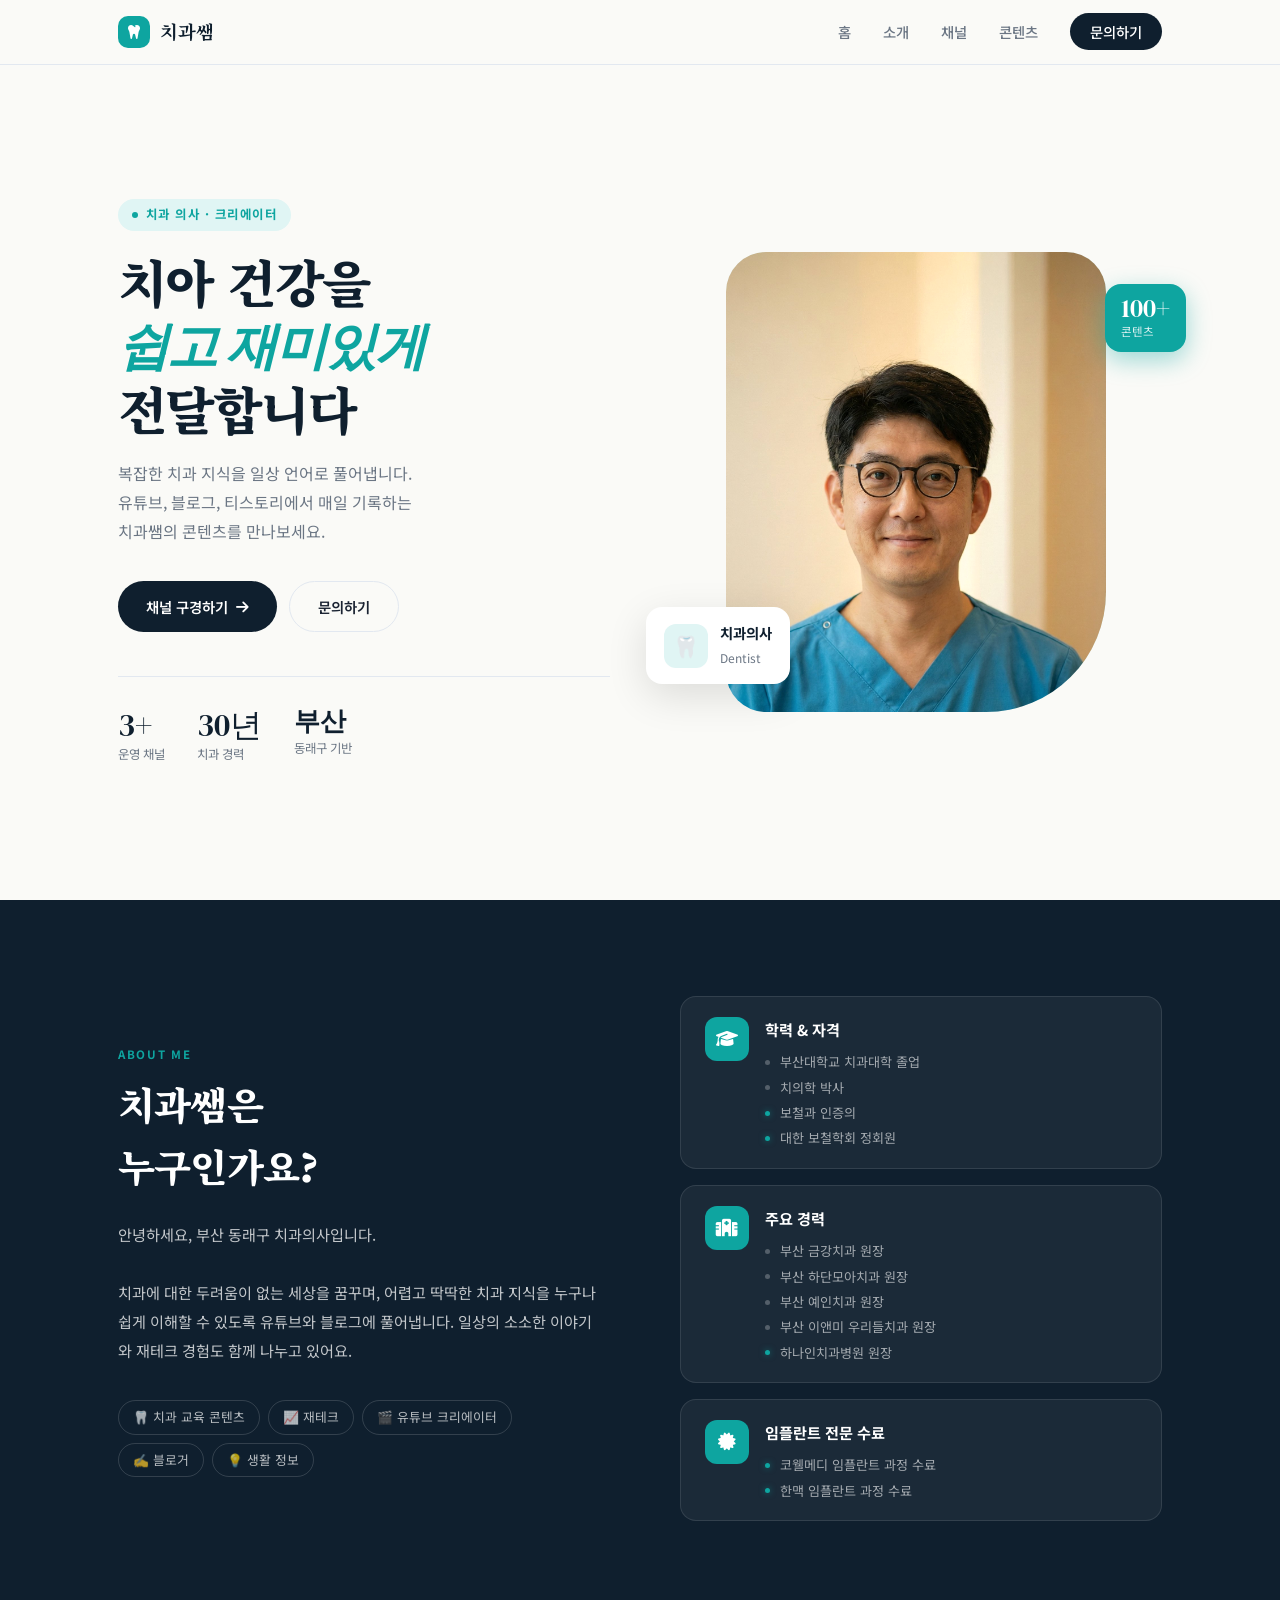
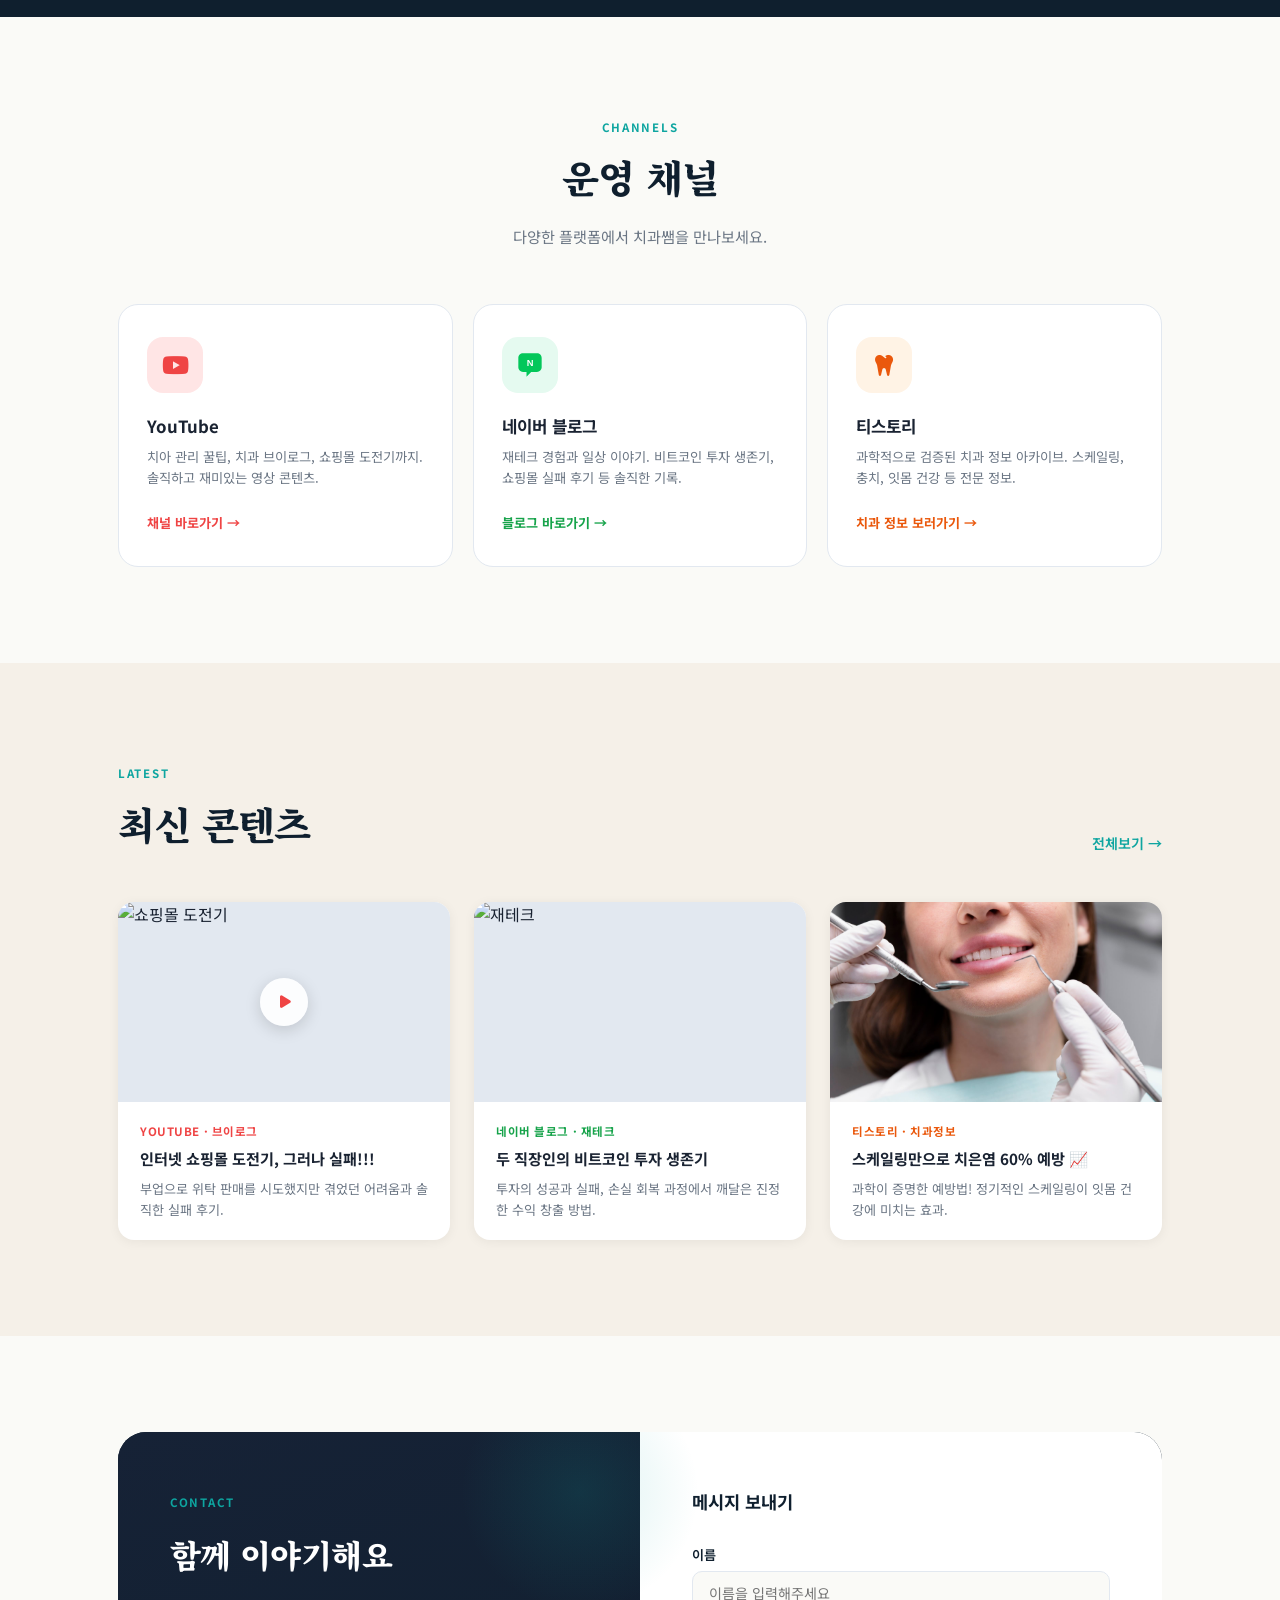
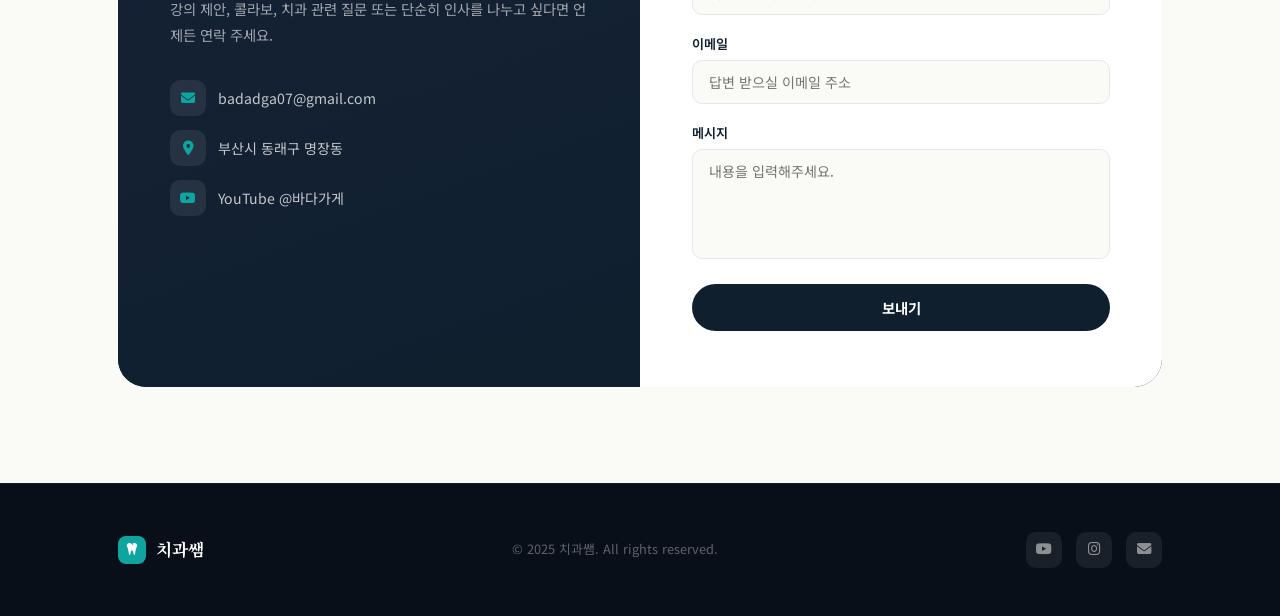
==== index.html @ d3e552f0 "Rename index (3).html to index.html" ====
<!DOCTYPE html>
<html lang="ko">
<head>
<meta charset="UTF-8">
<meta name="viewport" content="width=device-width, initial-scale=1.0">
<title>치과쌤 | Dentist · Creator</title>
<link href="https://fonts.googleapis.com/css2?family=Noto+Serif+KR:wght@400;600;700;900&family=Noto+Sans+KR:wght@300;400;500;700&family=DM+Serif+Display:ital@0;1&display=swap" rel="stylesheet">
<link rel="stylesheet" href="https://cdnjs.cloudflare.com/ajax/libs/font-awesome/6.4.0/css/all.min.css">
<style>
:root {
  --teal: #0ea5a0;
  --teal-dark: #0c7a76;
  --teal-light: #e0f5f4;
  --navy: #0f1f2e;
  --cream: #fafaf7;
  --warm: #f5f0e8;
  --text: #1a2332;
  --muted: #6b7684;
  --border: #e2e8f0;
}

*, *::before, *::after { box-sizing: border-box; margin: 0; padding: 0; }

html { scroll-behavior: smooth; }

body {
  font-family: 'Noto Sans KR', sans-serif;
  background: var(--cream);
  color: var(--text);
  line-height: 1.6;
  overflow-x: hidden;
}

/* ── NAV ── */
nav {
  position: fixed; top: 0; left: 0; right: 0; z-index: 100;
  background: rgba(250,250,247,0.92);
  backdrop-filter: blur(12px);
  border-bottom: 1px solid var(--border);
  transition: box-shadow 0.3s;
}
nav.scrolled { box-shadow: 0 4px 24px rgba(0,0,0,0.08); }
.nav-inner {
  max-width: 1100px; margin: 0 auto;
  padding: 0 28px;
  display: flex; align-items: center; justify-content: space-between;
  height: 64px;
}
.nav-logo {
  display: flex; align-items: center; gap: 10px;
  font-family: 'Noto Serif KR', serif;
  font-size: 1.15rem; font-weight: 700;
  color: var(--navy); text-decoration: none;
  cursor: pointer;
}
.nav-logo .tooth-icon {
  width: 32px; height: 32px; background: var(--teal);
  border-radius: 10px;
  display: flex; align-items: center; justify-content: center;
  color: white; font-size: 1rem;
}
.nav-links {
  display: flex; align-items: center; gap: 32px;
  list-style: none;
}
.nav-links a {
  font-size: 0.9rem; font-weight: 500;
  color: var(--muted); text-decoration: none;
  transition: color 0.2s;
}
.nav-links a:hover { color: var(--teal); }
.nav-cta {
  background: var(--navy) !important; color: white !important;
  padding: 8px 20px; border-radius: 100px;
  transition: background 0.2s !important;
}
.nav-cta:hover { background: var(--teal) !important; }
.hamburger { display: none; background: none; border: none; cursor: pointer; padding: 4px; }
.hamburger span { display: block; width: 22px; height: 2px; background: var(--navy); margin: 5px 0; border-radius: 2px; transition: 0.3s; }
.mobile-menu { display: none; background: white; border-top: 1px solid var(--border); padding: 12px 24px 20px; }
.mobile-menu a { display: block; padding: 10px 0; color: var(--text); text-decoration: none; font-weight: 500; border-bottom: 1px solid var(--border); }
.mobile-menu.open { display: block; }

/* ── HERO ── */
#home {
  padding-top: 64px;
  min-height: 100vh;
  display: grid;
  grid-template-columns: 1fr 1fr;
  align-items: center;
  max-width: 1100px; margin: 0 auto; padding-left: 28px; padding-right: 28px;
  padding-top: 64px;
  gap: 60px;
}
.hero-text { padding: 60px 0; }
.hero-eyebrow {
  display: inline-flex; align-items: center; gap: 8px;
  font-size: 0.78rem; font-weight: 700; letter-spacing: 0.12em;
  text-transform: uppercase; color: var(--teal);
  background: var(--teal-light);
  padding: 6px 14px; border-radius: 100px;
  margin-bottom: 20px;
}
.hero-eyebrow::before {
  content: ''; width: 6px; height: 6px; border-radius: 50%;
  background: var(--teal); animation: blink 2s infinite;
}
@keyframes blink { 0%, 100% { opacity: 1; } 50% { opacity: 0.3; } }

.hero-text h1 {
  font-family: 'Noto Serif KR', serif;
  font-size: clamp(2.2rem, 4vw, 3.4rem);
  font-weight: 900;
  line-height: 1.2;
  letter-spacing: -0.03em;
  color: var(--navy);
  margin-bottom: 20px;
}
.hero-text h1 em {
  font-style: italic;
  color: var(--teal);
  font-family: 'DM Serif Display', serif;
}
.hero-desc {
  font-size: 1rem; color: var(--muted); line-height: 1.8;
  margin-bottom: 36px; max-width: 440px;
}
.hero-btns {
  display: flex; gap: 12px; flex-wrap: wrap;
}
.btn-primary {
  padding: 13px 28px; border-radius: 100px;
  background: var(--navy); color: white;
  font-weight: 600; font-size: 0.9rem;
  text-decoration: none; transition: all 0.2s;
  display: inline-flex; align-items: center; gap: 8px;
}
.btn-primary:hover { background: var(--teal); transform: translateY(-2px); box-shadow: 0 8px 24px rgba(14,165,160,0.3); }
.btn-outline {
  padding: 13px 28px; border-radius: 100px;
  border: 1.5px solid var(--border);
  color: var(--text); font-weight: 600; font-size: 0.9rem;
  text-decoration: none; transition: all 0.2s;
}
.btn-outline:hover { border-color: var(--teal); color: var(--teal); }

.hero-stats {
  display: flex; gap: 32px; margin-top: 44px;
  padding-top: 32px; border-top: 1px solid var(--border);
}
.stat-item .num {
  font-family: 'DM Serif Display', serif;
  font-size: 2rem; color: var(--navy); line-height: 1;
}
.stat-item .label {
  font-size: 0.78rem; color: var(--muted); margin-top: 4px;
}

/* HERO IMAGE */
.hero-image {
  position: relative;
  display: flex; align-items: center; justify-content: center;
}
.hero-image-frame {
  position: relative;
  width: 380px; height: 460px;
}
.hero-image-bg {
  position: absolute; inset: 0;
  background: linear-gradient(135deg, var(--teal-light) 0%, #d0efee 100%);
  border-radius: 40px 40px 120px 40px;
}
.hero-image-frame img {
  position: relative; z-index: 1;
  width: 100%; height: 100%;
  object-fit: cover; object-position: top;
  border-radius: 40px 40px 120px 40px;
  filter: contrast(1.02) brightness(1.01);
}
.hero-badge {
  position: absolute; z-index: 2;
  bottom: 28px; left: -24px;
  background: white;
  border-radius: 16px;
  padding: 14px 18px;
  box-shadow: 0 12px 40px rgba(0,0,0,0.12);
  display: flex; align-items: center; gap: 12px;
}
.hero-badge .badge-icon {
  width: 44px; height: 44px;
  background: var(--teal-light);
  border-radius: 12px;
  display: flex; align-items: center; justify-content: center;
  font-size: 1.3rem;
}
.hero-badge .badge-text strong {
  display: block; font-size: 0.9rem; font-weight: 700; color: var(--navy);
}
.hero-badge .badge-text span {
  font-size: 0.75rem; color: var(--muted);
}
.hero-badge2 {
  position: absolute; z-index: 2;
  top: 32px; right: -24px;
  background: var(--teal);
  border-radius: 16px;
  padding: 12px 16px;
  color: white;
  box-shadow: 0 8px 24px rgba(14,165,160,0.4);
}
.hero-badge2 .b2-num {
  font-family: 'DM Serif Display', serif;
  font-size: 1.6rem; line-height: 1;
}
.hero-badge2 .b2-label { font-size: 0.72rem; opacity: 0.85; }

/* ── SECTION COMMON ── */
.section { padding: 96px 0; }
.section-inner { max-width: 1100px; margin: 0 auto; padding: 0 28px; }
.section-label {
  display: inline-block;
  font-size: 0.72rem; font-weight: 700; letter-spacing: 0.15em;
  text-transform: uppercase; color: var(--teal);
  margin-bottom: 10px;
}
.section-title {
  font-family: 'Noto Serif KR', serif;
  font-size: clamp(1.8rem, 3vw, 2.4rem);
  font-weight: 900; color: var(--navy);
  letter-spacing: -0.02em; margin-bottom: 16px;
}
.section-sub { color: var(--muted); font-size: 0.95rem; max-width: 500px; }

/* ── ABOUT ── */
#about { background: var(--navy); }
.about-grid {
  display: grid; grid-template-columns: 1fr 1fr;
  gap: 80px; align-items: center;
}
.about-text .section-label { color: var(--teal); }
.about-text .section-title { color: white; }
.about-text .section-sub { color: rgba(255,255,255,0.6); }
.about-desc {
  color: rgba(255,255,255,0.75);
  line-height: 1.9; margin: 24px 0 36px;
  font-size: 0.95rem;
}
.skill-tags { display: flex; flex-wrap: wrap; gap: 8px; }
.skill-tag {
  padding: 6px 14px;
  border: 1px solid rgba(255,255,255,0.15);
  border-radius: 100px;
  font-size: 0.8rem; color: rgba(255,255,255,0.7);
}
.about-cards { display: flex; flex-direction: column; gap: 16px; }
.about-card {
  background: rgba(255,255,255,0.05);
  border: 1px solid rgba(255,255,255,0.1);
  border-radius: 16px; padding: 20px 24px;
  display: flex; gap: 16px; align-items: flex-start;
}
.about-card .card-icon {
  width: 44px; height: 44px; border-radius: 12px;
  background: var(--teal); flex-shrink: 0;
  display: flex; align-items: center; justify-content: center;
  font-size: 1.1rem; color: white;
}
.about-card h4 { color: white; font-weight: 700; margin-bottom: 12px; font-size: 0.95rem; }
.about-card p { color: rgba(255,255,255,0.55); font-size: 0.83rem; line-height: 1.6; }
.cred-list { display: flex; flex-direction: column; gap: 7px; }
.cred-item {
  display: flex; align-items: center; gap: 10px;
  font-size: 0.82rem; color: rgba(255,255,255,0.6); line-height: 1.4;
}
.cred-dot {
  width: 5px; height: 5px; border-radius: 50%;
  background: rgba(255,255,255,0.25); flex-shrink: 0;
}
.cred-dot.accent {
  background: var(--teal);
  box-shadow: 0 0 6px rgba(14,165,160,0.6);
}

/* ── CHANNELS ── */
#channels { background: var(--cream); }
.channels-header { text-align: center; margin-bottom: 56px; }
.channels-header .section-sub { margin: 0 auto; }
.channel-grid { display: grid; grid-template-columns: repeat(3, 1fr); gap: 20px; }
.channel-card {
  border: 1.5px solid var(--border);
  border-radius: 20px; padding: 32px 28px;
  background: white;
  text-decoration: none; color: var(--text);
  transition: all 0.3s; position: relative; overflow: hidden;
  display: block;
}
.channel-card::before {
  content: ''; position: absolute; inset: 0;
  opacity: 0; transition: opacity 0.3s;
}
.channel-card.yt::before { background: linear-gradient(135deg, #ffe5e5 0%, #fff5f5 100%); }
.channel-card.naver::before { background: linear-gradient(135deg, #e5faf0 0%, #f0fff7 100%); }
.channel-card.tistory::before { background: linear-gradient(135deg, #fff3e5 0%, #fffaf5 100%); }
.channel-card:hover { transform: translateY(-6px); border-color: transparent; box-shadow: 0 20px 60px rgba(0,0,0,0.1); }
.channel-card:hover::before { opacity: 1; }
.channel-card > * { position: relative; z-index: 1; }
.channel-icon {
  width: 56px; height: 56px; border-radius: 16px;
  display: flex; align-items: center; justify-content: center;
  font-size: 1.5rem; margin-bottom: 20px;
}
.channel-card.yt .channel-icon { background: #ffe5e5; color: #ef4444; }
.channel-card.naver .channel-icon { background: #e5faf0; color: #16a34a; }
.channel-card.tistory .channel-icon { background: #fff3e5; color: #ea580c; }
.channel-card h3 { font-weight: 700; font-size: 1.05rem; margin-bottom: 6px; }
.channel-card p { font-size: 0.83rem; color: var(--muted); margin-bottom: 20px; line-height: 1.6; }
.channel-link {
  font-size: 0.82rem; font-weight: 700;
  display: inline-flex; align-items: center; gap: 6px;
}
.channel-card.yt .channel-link { color: #ef4444; }
.channel-card.naver .channel-link { color: #16a34a; }
.channel-card.tistory .channel-link { color: #ea580c; }

/* ── CONTENT ── */
#latest { background: var(--warm); }
.content-header {
  display: flex; align-items: flex-end; justify-content: space-between;
  margin-bottom: 48px;
}
.content-grid { display: grid; grid-template-columns: repeat(3, 1fr); gap: 24px; }
.content-card {
  background: white; border-radius: 16px;
  overflow: hidden; text-decoration: none; color: var(--text);
  transition: all 0.3s; display: block;
  box-shadow: 0 2px 12px rgba(0,0,0,0.06);
}
.content-card:hover { transform: translateY(-6px); box-shadow: 0 20px 48px rgba(0,0,0,0.12); }
.content-thumb { position: relative; height: 200px; overflow: hidden; background: #e2e8f0; }
.content-thumb img { width: 100%; height: 100%; object-fit: cover; transition: transform 0.5s; }
.content-card:hover .content-thumb img { transform: scale(1.06); }
.play-btn {
  position: absolute; inset: 0;
  display: flex; align-items: center; justify-content: center;
}
.play-btn span {
  width: 48px; height: 48px; border-radius: 50%;
  background: rgba(255,255,255,0.9); backdrop-filter: blur(4px);
  display: flex; align-items: center; justify-content: center;
  color: #ef4444; font-size: 0.9rem; padding-left: 3px;
  box-shadow: 0 4px 16px rgba(0,0,0,0.15);
  transition: transform 0.2s;
}
.content-card:hover .play-btn span { transform: scale(1.1); }
.content-body { padding: 20px 22px; }
.content-tag {
  font-size: 0.72rem; font-weight: 700;
  letter-spacing: 0.05em; text-transform: uppercase;
  margin-bottom: 8px; display: block;
}
.content-body h4 {
  font-weight: 700; font-size: 0.95rem;
  margin-bottom: 8px; line-height: 1.4;
  display: -webkit-box; -webkit-line-clamp: 2;
  -webkit-box-orient: vertical; overflow: hidden;
}
.content-body p {
  font-size: 0.82rem; color: var(--muted); line-height: 1.6;
  display: -webkit-box; -webkit-line-clamp: 2;
  -webkit-box-orient: vertical; overflow: hidden;
}

/* ── CONTACT ── */
#contact { background: var(--cream); }
.contact-inner {
  background: var(--navy);
  border-radius: 28px; overflow: hidden;
  display: grid; grid-template-columns: 1fr 1fr;
}
.contact-left {
  padding: 56px 52px;
  background: linear-gradient(160deg, #162236 0%, var(--navy) 100%);
  position: relative;
}
.contact-left::after {
  content: '';
  position: absolute; top: -60px; right: -60px;
  width: 240px; height: 240px;
  background: radial-gradient(circle, rgba(14,165,160,0.15) 0%, transparent 70%);
  pointer-events: none;
}
.contact-left .section-label { color: var(--teal); }
.contact-left h2 {
  font-family: 'Noto Serif KR', serif;
  font-size: 2rem; font-weight: 900;
  color: white; margin: 8px 0 16px;
  letter-spacing: -0.02em;
}
.contact-left p { color: rgba(255,255,255,0.6); font-size: 0.9rem; line-height: 1.8; margin-bottom: 32px; }
.contact-info { display: flex; flex-direction: column; gap: 14px; }
.contact-info-item {
  display: flex; align-items: center; gap: 12px;
  color: rgba(255,255,255,0.75); font-size: 0.88rem;
}
.contact-info-item .ci-icon {
  width: 36px; height: 36px; border-radius: 10px;
  background: rgba(255,255,255,0.08);
  display: flex; align-items: center; justify-content: center;
  color: var(--teal); flex-shrink: 0;
}
.contact-right { background: white; padding: 56px 52px; }
.contact-right h3 { font-weight: 700; font-size: 1.1rem; margin-bottom: 28px; color: var(--navy); }
.form-group { margin-bottom: 18px; }
.form-group label {
  display: block; font-size: 0.82rem; font-weight: 600;
  color: var(--navy); margin-bottom: 6px;
}
.form-group input,
.form-group textarea {
  width: 100%; padding: 11px 16px;
  border: 1.5px solid var(--border);
  border-radius: 10px; font-size: 0.88rem;
  font-family: inherit; color: var(--text);
  background: var(--cream);
  transition: border-color 0.2s;
  outline: none;
}
.form-group input:focus,
.form-group textarea:focus { border-color: var(--teal); background: white; }
.form-group textarea { resize: none; height: 110px; }
.btn-submit {
  width: 100%; padding: 13px;
  background: var(--navy); color: white;
  border: none; border-radius: 100px;
  font-size: 0.9rem; font-weight: 700;
  cursor: pointer; transition: all 0.2s;
  font-family: inherit;
}
.btn-submit:hover { background: var(--teal); }
.success-msg {
  display: none; text-align: center; padding: 12px;
  background: #f0fdf4; color: #16a34a;
  font-size: 0.85rem; font-weight: 600;
  border-radius: 8px; margin-top: 12px;
}
.success-msg.visible { display: block; }

/* ── FOOTER ── */
footer {
  background: #080f18; padding: 48px 0;
  border-top: 1px solid rgba(255,255,255,0.06);
}
.footer-inner {
  max-width: 1100px; margin: 0 auto; padding: 0 28px;
  display: flex; align-items: center; justify-content: space-between;
  gap: 24px; flex-wrap: wrap;
}
.footer-brand {
  font-family: 'Noto Serif KR', serif;
  font-size: 1.05rem; font-weight: 700; color: white;
  display: flex; align-items: center; gap: 10px;
}
.footer-brand .tooth-icon {
  width: 28px; height: 28px; background: var(--teal);
  border-radius: 8px; display: flex; align-items: center; justify-content: center;
  font-size: 0.85rem; color: white;
}
.footer-copy {
  font-size: 0.8rem; color: rgba(255,255,255,0.35);
}
.footer-socials { display: flex; gap: 14px; }
.footer-socials a {
  width: 36px; height: 36px; border-radius: 10px;
  background: rgba(255,255,255,0.07);
  display: flex; align-items: center; justify-content: center;
  color: rgba(255,255,255,0.5); text-decoration: none;
  transition: all 0.2s; font-size: 0.9rem;
}
.footer-socials a:hover { background: var(--teal); color: white; }

/* ── RESPONSIVE ── */
@media (max-width: 768px) {
  #home {
    grid-template-columns: 1fr;
    gap: 40px; padding-top: 80px;
    text-align: center;
  }
  .hero-desc { max-width: 100%; }
  .hero-btns { justify-content: center; }
  .hero-stats { justify-content: center; }
  .hero-image { order: -1; }
  .hero-image-frame { width: 280px; height: 340px; }
  .hero-badge { display: none; }
  .hero-badge2 { display: none; }
  .about-grid { grid-template-columns: 1fr; gap: 40px; }
  .channel-grid { grid-template-columns: 1fr; }
  .content-grid { grid-template-columns: 1fr; }
  .content-header { flex-direction: column; align-items: flex-start; gap: 12px; }
  .contact-inner { grid-template-columns: 1fr; }
  .contact-left, .contact-right { padding: 40px 32px; }
  .nav-links { display: none; }
  .hamburger { display: block; }
  .footer-inner { justify-content: center; text-align: center; flex-direction: column; }
}
</style>
</head>
<body>

<!-- NAV -->
<nav id="navbar">
  <div class="nav-inner">
    <a class="nav-logo" onclick="window.scrollTo(0,0)" href="#">
      <div class="tooth-icon"><i class="fa-solid fa-tooth"></i></div>
      치과쌤
    </a>
    <ul class="nav-links">
      <li><a href="#home">홈</a></li>
      <li><a href="#about">소개</a></li>
      <li><a href="#channels">채널</a></li>
      <li><a href="#latest">콘텐츠</a></li>
      <li><a href="#contact" class="nav-cta">문의하기</a></li>
    </ul>
    <button class="hamburger" id="hamburger" aria-label="메뉴">
      <span></span><span></span><span></span>
    </button>
  </div>
  <div class="mobile-menu" id="mobileMenu">
    <a href="#home">홈</a>
    <a href="#about">소개</a>
    <a href="#channels">채널</a>
    <a href="#latest">콘텐츠</a>
    <a href="#contact">문의하기</a>
  </div>
</nav>

<!-- HERO -->
<section id="home">
  <div class="hero-text">
    <div class="hero-eyebrow">치과 의사 · 크리에이터</div>
    <h1>치아 건강을<br><em>쉽고 재미있게</em><br>전달합니다</h1>
    <p class="hero-desc">
      복잡한 치과 지식을 일상 언어로 풀어냅니다.<br>
      유튜브, 블로그, 티스토리에서 매일 기록하는<br>
      치과쌤의 콘텐츠를 만나보세요.
    </p>
    <div class="hero-btns">
      <a href="#channels" class="btn-primary">
        채널 구경하기 <i class="fa-solid fa-arrow-right"></i>
      </a>
      <a href="#contact" class="btn-outline">문의하기</a>
    </div>
    <div class="hero-stats">
      <div class="stat-item">
        <div class="num">3+</div>
        <div class="label">운영 채널</div>
      </div>
      <div class="stat-item">
        <div class="num">30년</div>
        <div class="label">치과 경력</div>
      </div>
      <div class="stat-item">
        <div class="num" style="font-size:1.6rem; font-weight:900">부산</div>
        <div class="label">동래구 기반</div>
      </div>
    </div>
  </div>

  <div class="hero-image">
    <div class="hero-image-frame">
      <div class="hero-image-bg"></div>
      <img src="[data-uri]" alt="치과쌤 프로필">
    </div>
    <div class="hero-badge">
      <div class="badge-icon">🦷</div>
      <div class="badge-text">
        <strong>치과의사</strong>
        <span>Dentist</span>
      </div>
    </div>
    <div class="hero-badge2">
      <div class="b2-num">100+</div>
      <div class="b2-label">콘텐츠</div>
    </div>
  </div>
</section>

<!-- ABOUT -->
<section id="about" class="section">
  <div class="section-inner">
    <div class="about-grid">
      <div class="about-text">
        <span class="section-label">About Me</span>
        <h2 class="section-title" style="color:white">치과쌤은<br>누구인가요?</h2>
        <p class="about-desc">
          안녕하세요, 부산 동래구 치과의사입니다.<br><br>
          치과에 대한 두려움이 없는 세상을 꿈꾸며, 어렵고 딱딱한 치과 지식을
          누구나 쉽게 이해할 수 있도록 유튜브와 블로그에 풀어냅니다.
          일상의 소소한 이야기와 재테크 경험도 함께 나누고 있어요.
        </p>
        <div class="skill-tags">
          <span class="skill-tag">🦷 치과 교육 콘텐츠</span>
          <span class="skill-tag">📈 재테크</span>
          <span class="skill-tag">🎬 유튜브 크리에이터</span>
          <span class="skill-tag">✍️ 블로거</span>
          <span class="skill-tag">💡 생활 정보</span>
        </div>
      </div>
      <div class="about-cards">

        <!-- 학력 & 자격 -->
        <div class="about-card">
          <div class="card-icon"><i class="fa-solid fa-graduation-cap"></i></div>
          <div style="flex:1">
            <h4>학력 &amp; 자격</h4>
            <div class="cred-list">
              <div class="cred-item">
                <span class="cred-dot"></span>
                <span>부산대학교 치과대학 졸업</span>
              </div>
              <div class="cred-item">
                <span class="cred-dot"></span>
                <span>치의학 박사</span>
              </div>
              <div class="cred-item">
                <span class="cred-dot accent"></span>
                <span>보철과 인증의</span>
              </div>
              <div class="cred-item">
                <span class="cred-dot accent"></span>
                <span>대한 보철학회 정회원</span>
              </div>
            </div>
          </div>
        </div>

        <!-- 경력 -->
        <div class="about-card">
          <div class="card-icon"><i class="fa-solid fa-hospital"></i></div>
          <div style="flex:1">
            <h4>주요 경력</h4>
            <div class="cred-list">
              <div class="cred-item">
                <span class="cred-dot"></span>
                <span>부산 금강치과 원장</span>
              </div>
              <div class="cred-item">
                <span class="cred-dot"></span>
                <span>부산 하단모아치과 원장</span>
              </div>
              <div class="cred-item">
                <span class="cred-dot"></span>
                <span>부산 예인치과 원장</span>
              </div>
              <div class="cred-item">
                <span class="cred-dot"></span>
                <span>부산 이앤미 우리들치과 원장</span>
              </div>
              <div class="cred-item">
                <span class="cred-dot accent"></span>
                <span>하나인치과병원 원장</span>
              </div>
            </div>
          </div>
        </div>

        <!-- 수료 -->
        <div class="about-card">
          <div class="card-icon"><i class="fa-solid fa-certificate"></i></div>
          <div style="flex:1">
            <h4>임플란트 전문 수료</h4>
            <div class="cred-list">
              <div class="cred-item">
                <span class="cred-dot accent"></span>
                <span>코웰메디 임플란트 과정 수료</span>
              </div>
              <div class="cred-item">
                <span class="cred-dot accent"></span>
                <span>한맥 임플란트 과정 수료</span>
              </div>
            </div>
          </div>
        </div>

      </div>
    </div>
  </div>
</section>

<!-- CHANNELS -->
<section id="channels" class="section">
  <div class="section-inner">
    <div class="channels-header">
      <span class="section-label">Channels</span>
      <h2 class="section-title">운영 채널</h2>
      <p class="section-sub">다양한 플랫폼에서 치과쌤을 만나보세요.</p>
    </div>
    <div class="channel-grid">
      <a href="https://www.youtube.com/@바다가게" target="_blank" class="channel-card yt">
        <div class="channel-icon"><i class="fa-brands fa-youtube"></i></div>
        <h3>YouTube</h3>
        <p>치아 관리 꿀팁, 치과 브이로그, 쇼핑몰 도전기까지. 솔직하고 재미있는 영상 콘텐츠.</p>
        <span class="channel-link">채널 바로가기 →</span>
      </a>
      <a href="https://blog.naver.com/pjhtntn" target="_blank" class="channel-card naver">
        <div class="channel-icon">
          <svg viewBox="0 0 24 24" width="28" height="28" fill="#03c75a"><path d="M2 6C2 3.79086 3.79086 2 6 2H18C20.2091 2 22 3.79086 22 6V14C22 16.2091 20.2091 18 18 18H13L9 22V18H6C3.79086 18 2 16.2091 2 14V6Z"/><text x="12" y="13" font-family="sans-serif" font-weight="900" font-size="8" fill="white" text-anchor="middle">N</text></svg>
        </div>
        <h3>네이버 블로그</h3>
        <p>재테크 경험과 일상 이야기. 비트코인 투자 생존기, 쇼핑몰 실패 후기 등 솔직한 기록.</p>
        <span class="channel-link">블로그 바로가기 →</span>
      </a>
      <a href="https://badadga.tistory.com/" target="_blank" class="channel-card tistory">
        <div class="channel-icon"><i class="fa-solid fa-tooth"></i></div>
        <h3>티스토리</h3>
        <p>과학적으로 검증된 치과 정보 아카이브. 스케일링, 충치, 잇몸 건강 등 전문 정보.</p>
        <span class="channel-link">치과 정보 보러가기 →</span>
      </a>
    </div>
  </div>
</section>

<!-- CONTENT -->
<section id="latest" class="section">
  <div class="section-inner">
    <div class="content-header">
      <div>
        <span class="section-label">Latest</span>
        <h2 class="section-title" style="margin-bottom:0">최신 콘텐츠</h2>
      </div>
      <a href="#" style="font-size:0.88rem; font-weight:600; color:var(--teal); text-decoration:none;">전체보기 →</a>
    </div>
    <div class="content-grid">
      <!-- YouTube -->
      <a href="https://www.youtube.com/watch?v=QQlZpklc4n0" target="_blank" class="content-card">
        <div class="content-thumb">
          <img src="https://img.youtube.com/vi/QQlZpklc4n0/maxresdefault.jpg" alt="쇼핑몰 도전기">
          <div class="play-btn"><span><i class="fa-solid fa-play"></i></span></div>
        </div>
        <div class="content-body">
          <span class="content-tag" style="color:#ef4444">YouTube · 브이로그</span>
          <h4>인터넷 쇼핑몰 도전기, 그러나 실패!!!</h4>
          <p>부업으로 위탁 판매를 시도했지만 겪었던 어려움과 솔직한 실패 후기.</p>
        </div>
      </a>
      <!-- Naver -->
      <a href="https://blog.naver.com/pjhtntn/223624274315" target="_blank" class="content-card">
        <div class="content-thumb">
          <img src="https://images.unsplash.com/photo-1579621970563-ebec7560ff3e?auto=format&fit=crop&w=600&q=70" alt="재테크">
        </div>
        <div class="content-body">
          <span class="content-tag" style="color:#16a34a">네이버 블로그 · 재테크</span>
          <h4>두 직장인의 비트코인 투자 생존기</h4>
          <p>투자의 성공과 실패, 손실 회복 과정에서 깨달은 진정한 수익 창출 방법.</p>
        </div>
      </a>
      <!-- Tistory with real image -->
      <a href="https://badadga.tistory.com/entry/스케일링만으로-치은염-60-예방" target="_blank" class="content-card">
        <div class="content-thumb">
          <img src="[data-uri]" alt="스케일링">
        </div>
        <div class="content-body">
          <span class="content-tag" style="color:#ea580c">티스토리 · 치과정보</span>
          <h4>스케일링만으로 치은염 60% 예방 📈</h4>
          <p>과학이 증명한 예방법! 정기적인 스케일링이 잇몸 건강에 미치는 효과.</p>
        </div>
      </a>
    </div>
  </div>
</section>

<!-- CONTACT -->
<section id="contact" class="section">
  <div class="section-inner">
    <div class="contact-inner">
      <div class="contact-left">
        <span class="section-label">Contact</span>
        <h2>함께 이야기해요</h2>
        <p>강의 제안, 콜라보, 치과 관련 질문 또는 단순히 인사를 나누고 싶다면 언제든 연락 주세요.</p>
        <div class="contact-info">
          <div class="contact-info-item">
            <div class="ci-icon"><i class="fa-solid fa-envelope"></i></div>
            <span>badadga07@gmail.com</span>
          </div>
          <div class="contact-info-item">
            <div class="ci-icon"><i class="fa-solid fa-location-dot"></i></div>
            <span>부산시 동래구 명장동</span>
          </div>
          <div class="contact-info-item">
            <div class="ci-icon"><i class="fa-brands fa-youtube"></i></div>
            <a href="https://www.youtube.com/@%EB%B0%94%EB%8B%A4%EA%B0%80%EA%B2%8C" target="_blank" style="color:rgba(255,255,255,0.75); text-decoration:none;">YouTube @바다가게</a>
          </div>
        </div>
      </div>
      <div class="contact-right">
        <h3>메시지 보내기</h3>
        <form id="contactForm">
          <div class="form-group">
            <label>이름</label>
            <input type="text" placeholder="이름을 입력해주세요">
          </div>
          <div class="form-group">
            <label>이메일</label>
            <input type="email" placeholder="답변 받으실 이메일 주소" required>
          </div>
          <div class="form-group">
            <label>메시지</label>
            <textarea placeholder="내용을 입력해주세요." required></textarea>
          </div>
          <button type="submit" class="btn-submit">보내기</button>
          <div class="success-msg" id="successMsg">✓ 메시지가 전달되었습니다!</div>
        </form>
      </div>
    </div>
  </div>
</section>

<!-- FOOTER -->
<footer>
  <div class="footer-inner">
    <div class="footer-brand">
      <div class="tooth-icon"><i class="fa-solid fa-tooth"></i></div>
      치과쌤
    </div>
    <div class="footer-copy">© 2025 치과쌤. All rights reserved.</div>
    <div class="footer-socials">
      <a href="https://www.youtube.com/@%EB%B0%94%EB%8B%A4%EA%B0%80%EA%B2%8C" target="_blank"><i class="fa-brands fa-youtube"></i></a>
      <a href="#"><i class="fa-brands fa-instagram"></i></a>
      <a href="mailto:badadga07@gmail.com"><i class="fa-solid fa-envelope"></i></a>
    </div>
  </div>
</footer>

<script data-cfasync="false" src="/cdn-cgi/scripts/5c5dd728/cloudflare-static/email-decode.min.js"></script><script>
// Nav scroll
const navbar = document.getElementById('navbar');
window.addEventListener('scroll', () => {
  navbar.classList.toggle('scrolled', window.scrollY > 10);
});

// Hamburger
const hamburger = document.getElementById('hamburger');
const mobileMenu = document.getElementById('mobileMenu');
hamburger.addEventListener('click', () => {
  mobileMenu.classList.toggle('open');
});
mobileMenu.querySelectorAll('a').forEach(a => {
  a.addEventListener('click', () => mob
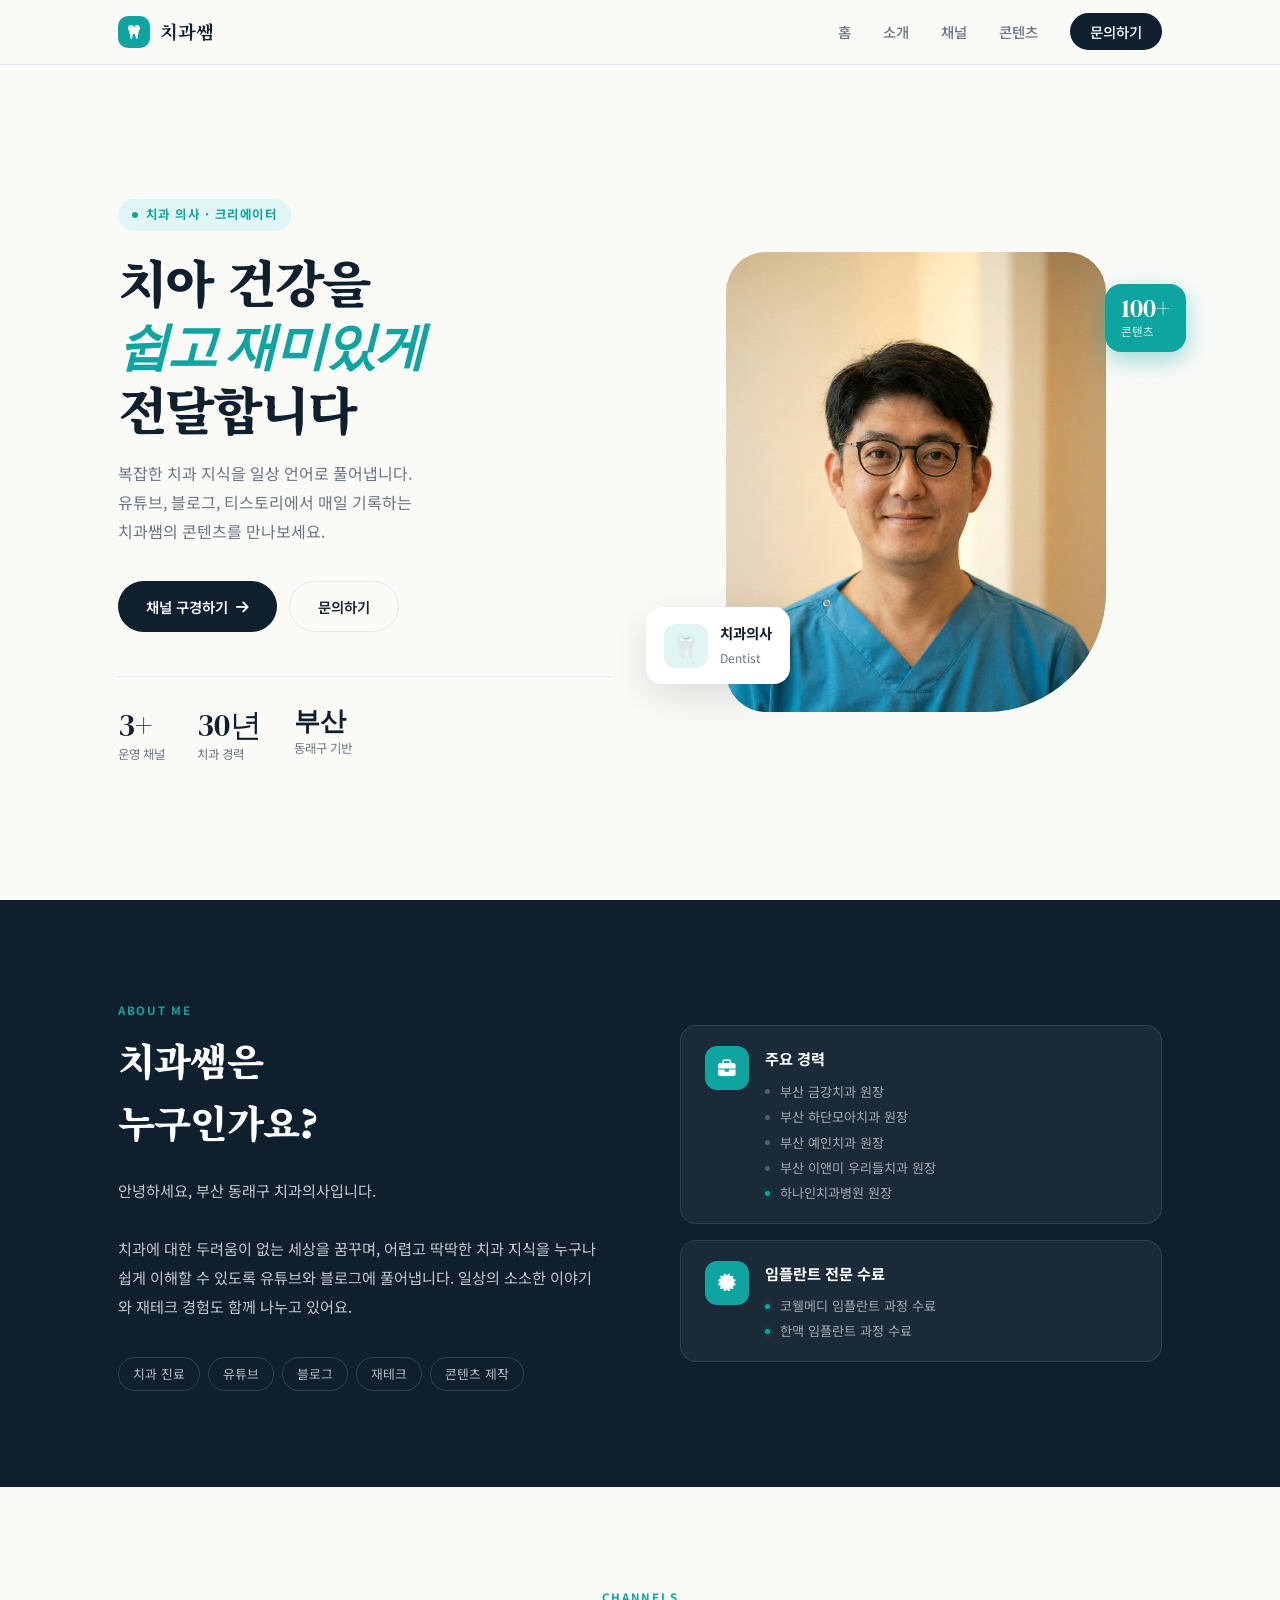
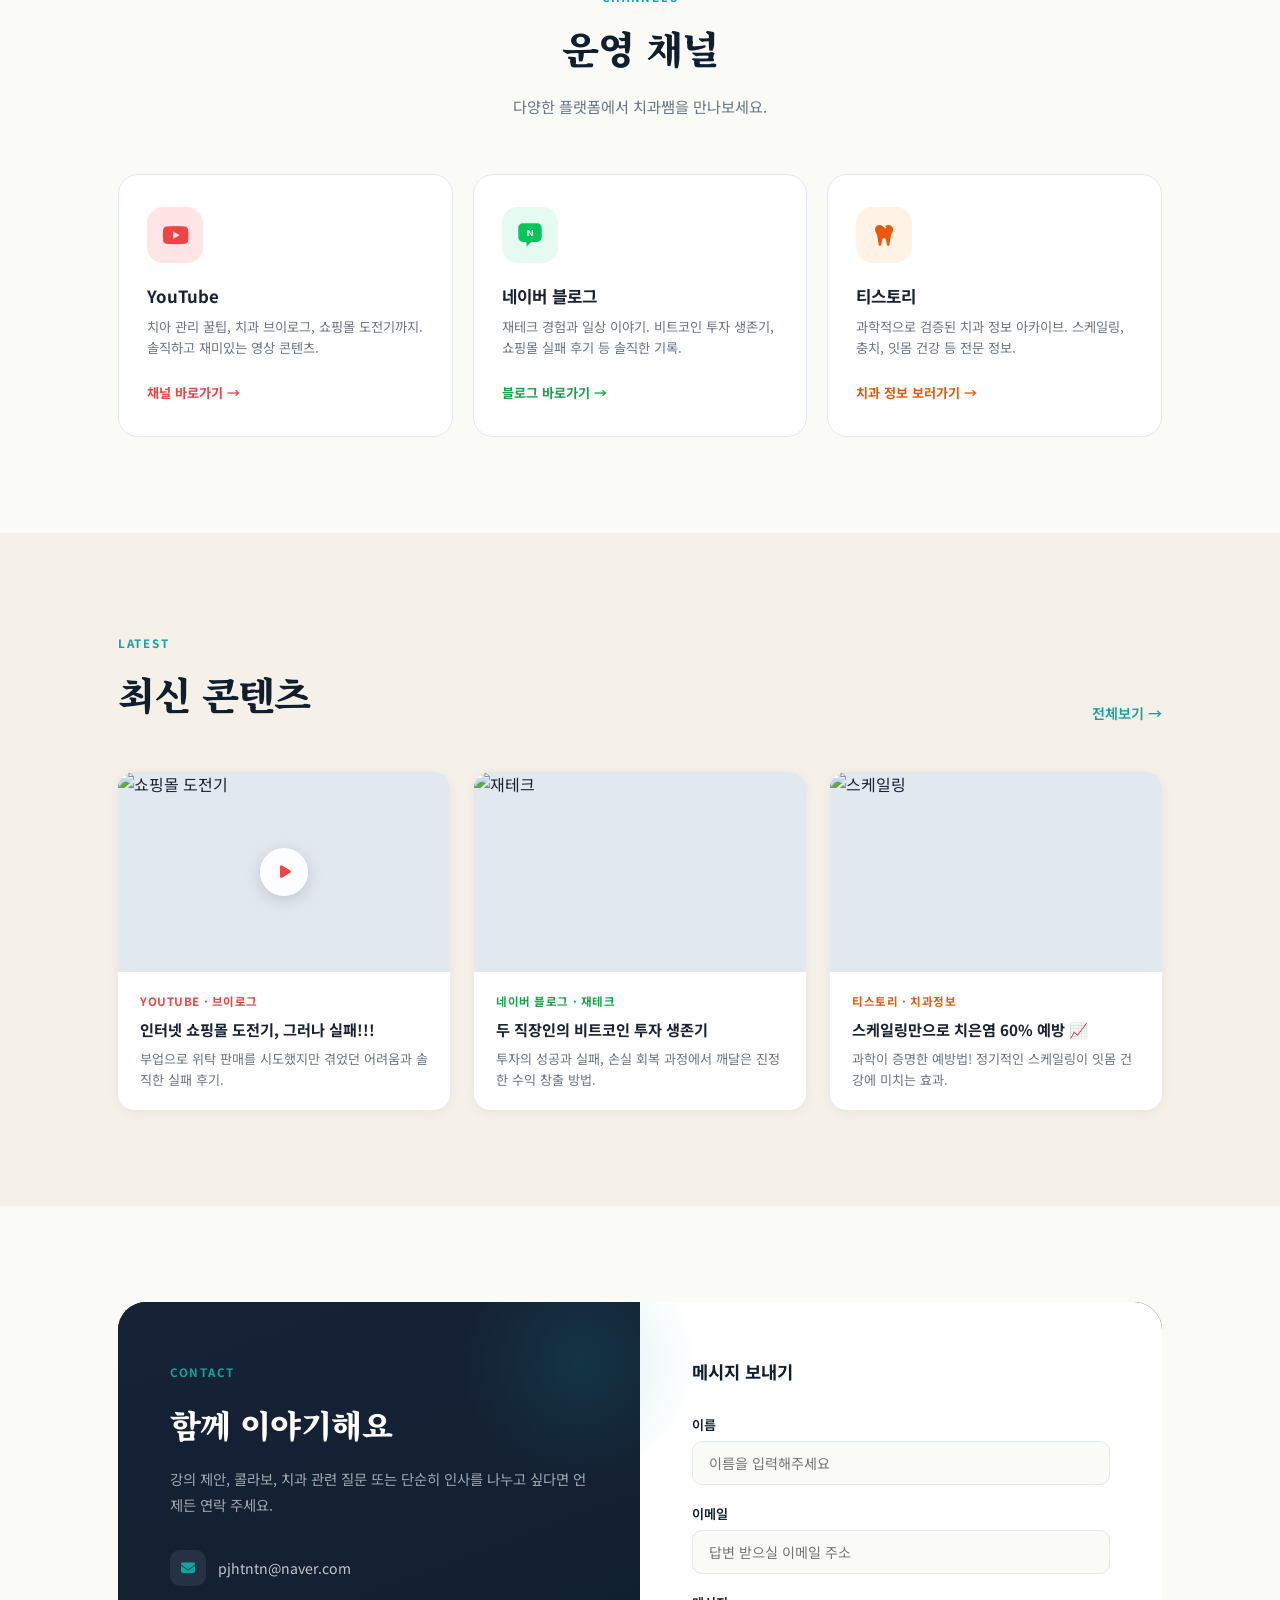
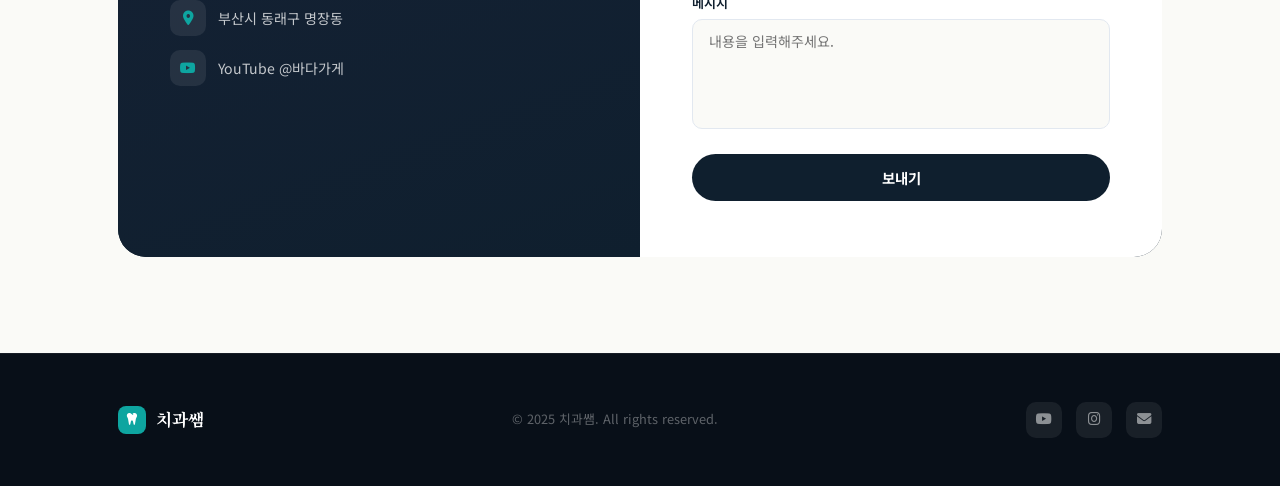
==== commit 8236ff89: "Add files via upload" ====
--- a/index.html
+++ b/index.html
@@ -6,510 +6,14 @@
 <title>치과쌤 | Dentist · Creator</title>
 <link href="https://fonts.googleapis.com/css2?family=Noto+Serif+KR:wght@400;600;700;900&family=Noto+Sans+KR:wght@300;400;500;700&family=DM+Serif+Display:ital@0;1&display=swap" rel="stylesheet">
 <link rel="stylesheet" href="https://cdnjs.cloudflare.com/ajax/libs/font-awesome/6.4.0/css/all.min.css">
-<style>
-:root {
-  --teal: #0ea5a0;
-  --teal-dark: #0c7a76;
-  --teal-light: #e0f5f4;
-  --navy: #0f1f2e;
-  --cream: #fafaf7;
-  --warm: #f5f0e8;
-  --text: #1a2332;
-  --muted: #6b7684;
-  --border: #e2e8f0;
-}
-
-*, *::before, *::after { box-sizing: border-box; margin: 0; padding: 0; }
-
-html { scroll-behavior: smooth; }
-
-body {
-  font-family: 'Noto Sans KR', sans-serif;
-  background: var(--cream);
-  color: var(--text);
-  line-height: 1.6;
-  overflow-x: hidden;
-}
-
-/* ── NAV ── */
-nav {
-  position: fixed; top: 0; left: 0; right: 0; z-index: 100;
-  background: rgba(250,250,247,0.92);
-  backdrop-filter: blur(12px);
-  border-bottom: 1px solid var(--border);
-  transition: box-shadow 0.3s;
-}
-nav.scrolled { box-shadow: 0 4px 24px rgba(0,0,0,0.08); }
-.nav-inner {
-  max-width: 1100px; margin: 0 auto;
-  padding: 0 28px;
-  display: flex; align-items: center; justify-content: space-between;
-  height: 64px;
-}
-.nav-logo {
-  display: flex; align-items: center; gap: 10px;
-  font-family: 'Noto Serif KR', serif;
-  font-size: 1.15rem; font-weight: 700;
-  color: var(--navy); text-decoration: none;
-  cursor: pointer;
-}
-.nav-logo .tooth-icon {
-  width: 32px; height: 32px; background: var(--teal);
-  border-radius: 10px;
-  display: flex; align-items: center; justify-content: center;
-  color: white; font-size: 1rem;
-}
-.nav-links {
-  display: flex; align-items: center; gap: 32px;
-  list-style: none;
-}
-.nav-links a {
-  font-size: 0.9rem; font-weight: 500;
-  color: var(--muted); text-decoration: none;
-  transition: color 0.2s;
-}
-.nav-links a:hover { color: var(--teal); }
-.nav-cta {
-  background: var(--navy) !important; color: white !important;
-  padding: 8px 20px; border-radius: 100px;
-  transition: background 0.2s !important;
-}
-.nav-cta:hover { background: var(--teal) !important; }
-.hamburger { display: none; background: none; border: none; cursor: pointer; padding: 4px; }
-.hamburger span { display: block; width: 22px; height: 2px; background: var(--navy); margin: 5px 0; border-radius: 2px; transition: 0.3s; }
-.mobile-menu { display: none; background: white; border-top: 1px solid var(--border); padding: 12px 24px 20px; }
-.mobile-menu a { display: block; padding: 10px 0; color: var(--text); text-decoration: none; font-weight: 500; border-bottom: 1px solid var(--border); }
-.mobile-menu.open { display: block; }
-
-/* ── HERO ── */
-#home {
-  padding-top: 64px;
-  min-height: 100vh;
-  display: grid;
-  grid-template-columns: 1fr 1fr;
-  align-items: center;
-  max-width: 1100px; margin: 0 auto; padding-left: 28px; padding-right: 28px;
-  padding-top: 64px;
-  gap: 60px;
-}
-.hero-text { padding: 60px 0; }
-.hero-eyebrow {
-  display: inline-flex; align-items: center; gap: 8px;
-  font-size: 0.78rem; font-weight: 700; letter-spacing: 0.12em;
-  text-transform: uppercase; color: var(--teal);
-  background: var(--teal-light);
-  padding: 6px 14px; border-radius: 100px;
-  margin-bottom: 20px;
-}
-.hero-eyebrow::before {
-  content: ''; width: 6px; height: 6px; border-radius: 50%;
-  background: var(--teal); animation: blink 2s infinite;
-}
-@keyframes blink { 0%, 100% { opacity: 1; } 50% { opacity: 0.3; } }
-
-.hero-text h1 {
-  font-family: 'Noto Serif KR', serif;
-  font-size: clamp(2.2rem, 4vw, 3.4rem);
-  font-weight: 900;
-  line-height: 1.2;
-  letter-spacing: -0.03em;
-  color: var(--navy);
-  margin-bottom: 20px;
-}
-.hero-text h1 em {
-  font-style: italic;
-  color: var(--teal);
-  font-family: 'DM Serif Display', serif;
-}
-.hero-desc {
-  font-size: 1rem; color: var(--muted); line-height: 1.8;
-  margin-bottom: 36px; max-width: 440px;
-}
-.hero-btns {
-  display: flex; gap: 12px; flex-wrap: wrap;
-}
-.btn-primary {
-  padding: 13px 28px; border-radius: 100px;
-  background: var(--navy); color: white;
-  font-weight: 600; font-size: 0.9rem;
-  text-decoration: none; transition: all 0.2s;
-  display: inline-flex; align-items: center; gap: 8px;
-}
-.btn-primary:hover { background: var(--teal); transform: translateY(-2px); box-shadow: 0 8px 24px rgba(14,165,160,0.3); }
-.btn-outline {
-  padding: 13px 28px; border-radius: 100px;
-  border: 1.5px solid var(--border);
-  color: var(--text); font-weight: 600; font-size: 0.9rem;
-  text-decoration: none; transition: all 0.2s;
-}
-.btn-outline:hover { border-color: var(--teal); color: var(--teal); }
-
-.hero-stats {
-  display: flex; gap: 32px; margin-top: 44px;
-  padding-top: 32px; border-top: 1px solid var(--border);
-}
-.stat-item .num {
-  font-family: 'DM Serif Display', serif;
-  font-size: 2rem; color: var(--navy); line-height: 1;
-}
-.stat-item .label {
-  font-size: 0.78rem; color: var(--muted); margin-top: 4px;
-}
-
-/* HERO IMAGE */
-.hero-image {
-  position: relative;
-  display: flex; align-items: center; justify-content: center;
-}
-.hero-image-frame {
-  position: relative;
-  width: 380px; height: 460px;
-}
-.hero-image-bg {
-  position: absolute; inset: 0;
-  background: linear-gradient(135deg, var(--teal-light) 0%, #d0efee 100%);
-  border-radius: 40px 40px 120px 40px;
-}
-.hero-image-frame img {
-  position: relative; z-index: 1;
-  width: 100%; height: 100%;
-  object-fit: cover; object-position: top;
-  border-radius: 40px 40px 120px 40px;
-  filter: contrast(1.02) brightness(1.01);
-}
-.hero-badge {
-  position: absolute; z-index: 2;
-  bottom: 28px; left: -24px;
-  background: white;
-  border-radius: 16px;
-  padding: 14px 18px;
-  box-shadow: 0 12px 40px rgba(0,0,0,0.12);
-  display: flex; align-items: center; gap: 12px;
-}
-.hero-badge .badge-icon {
-  width: 44px; height: 44px;
-  background: var(--teal-light);
-  border-radius: 12px;
-  display: flex; align-items: center; justify-content: center;
-  font-size: 1.3rem;
-}
-.hero-badge .badge-text strong {
-  display: block; font-size: 0.9rem; font-weight: 700; color: var(--navy);
-}
-.hero-badge .badge-text span {
-  font-size: 0.75rem; color: var(--muted);
-}
-.hero-badge2 {
-  position: absolute; z-index: 2;
-  top: 32px; right: -24px;
-  background: var(--teal);
-  border-radius: 16px;
-  padding: 12px 16px;
-  color: white;
-  box-shadow: 0 8px 24px rgba(14,165,160,0.4);
-}
-.hero-badge2 .b2-num {
-  font-family: 'DM Serif Display', serif;
-  font-size: 1.6rem; line-height: 1;
-}
-.hero-badge2 .b2-label { font-size: 0.72rem; opacity: 0.85; }
-
-/* ── SECTION COMMON ── */
-.section { padding: 96px 0; }
-.section-inner { max-width: 1100px; margin: 0 auto; padding: 0 28px; }
-.section-label {
-  display: inline-block;
-  font-size: 0.72rem; font-weight: 700; letter-spacing: 0.15em;
-  text-transform: uppercase; color: var(--teal);
-  margin-bottom: 10px;
-}
-.section-title {
-  font-family: 'Noto Serif KR', serif;
-  font-size: clamp(1.8rem, 3vw, 2.4rem);
-  font-weight: 900; color: var(--navy);
-  letter-spacing: -0.02em; margin-bottom: 16px;
-}
-.section-sub { color: var(--muted); font-size: 0.95rem; max-width: 500px; }
-
-/* ── ABOUT ── */
-#about { background: var(--navy); }
-.about-grid {
-  display: grid; grid-template-columns: 1fr 1fr;
-  gap: 80px; align-items: center;
-}
-.about-text .section-label { color: var(--teal); }
-.about-text .section-title { color: white; }
-.about-text .section-sub { color: rgba(255,255,255,0.6); }
-.about-desc {
-  color: rgba(255,255,255,0.75);
-  line-height: 1.9; margin: 24px 0 36px;
-  font-size: 0.95rem;
-}
-.skill-tags { display: flex; flex-wrap: wrap; gap: 8px; }
-.skill-tag {
-  padding: 6px 14px;
-  border: 1px solid rgba(255,255,255,0.15);
-  border-radius: 100px;
-  font-size: 0.8rem; color: rgba(255,255,255,0.7);
-}
-.about-cards { display: flex; flex-direction: column; gap: 16px; }
-.about-card {
-  background: rgba(255,255,255,0.05);
-  border: 1px solid rgba(255,255,255,0.1);
-  border-radius: 16px; padding: 20px 24px;
-  display: flex; gap: 16px; align-items: flex-start;
-}
-.about-card .card-icon {
-  width: 44px; height: 44px; border-radius: 12px;
-  background: var(--teal); flex-shrink: 0;
-  display: flex; align-items: center; justify-content: center;
-  font-size: 1.1rem; color: white;
-}
-.about-card h4 { color: white; font-weight: 700; margin-bottom: 12px; font-size: 0.95rem; }
-.about-card p { color: rgba(255,255,255,0.55); font-size: 0.83rem; line-height: 1.6; }
-.cred-list { display: flex; flex-direction: column; gap: 7px; }
-.cred-item {
-  display: flex; align-items: center; gap: 10px;
-  font-size: 0.82rem; color: rgba(255,255,255,0.6); line-height: 1.4;
-}
-.cred-dot {
-  width: 5px; height: 5px; border-radius: 50%;
-  background: rgba(255,255,255,0.25); flex-shrink: 0;
-}
-.cred-dot.accent {
-  background: var(--teal);
-  box-shadow: 0 0 6px rgba(14,165,160,0.6);
-}
-
-/* ── CHANNELS ── */
-#channels { background: var(--cream); }
-.channels-header { text-align: center; margin-bottom: 56px; }
-.channels-header .section-sub { margin: 0 auto; }
-.channel-grid { display: grid; grid-template-columns: repeat(3, 1fr); gap: 20px; }
-.channel-card {
-  border: 1.5px solid var(--border);
-  border-radius: 20px; padding: 32px 28px;
-  background: white;
-  text-decoration: none; color: var(--text);
-  transition: all 0.3s; position: relative; overflow: hidden;
-  display: block;
-}
-.channel-card::before {
-  content: ''; position: absolute; inset: 0;
-  opacity: 0; transition: opacity 0.3s;
-}
-.channel-card.yt::before { background: linear-gradient(135deg, #ffe5e5 0%, #fff5f5 100%); }
-.channel-card.naver::before { background: linear-gradient(135deg, #e5faf0 0%, #f0fff7 100%); }
-.channel-card.tistory::before { background: linear-gradient(135deg, #fff3e5 0%, #fffaf5 100%); }
-.channel-card:hover { transform: translateY(-6px); border-color: transparent; box-shadow: 0 20px 60px rgba(0,0,0,0.1); }
-.channel-card:hover::before { opacity: 1; }
-.channel-card > * { position: relative; z-index: 1; }
-.channel-icon {
-  width: 56px; height: 56px; border-radius: 16px;
-  display: flex; align-items: center; justify-content: center;
-  font-size: 1.5rem; margin-bottom: 20px;
-}
-.channel-card.yt .channel-icon { background: #ffe5e5; color: #ef4444; }
-.channel-card.naver .channel-icon { background: #e5faf0; color: #16a34a; }
-.channel-card.tistory .channel-icon { background: #fff3e5; color: #ea580c; }
-.channel-card h3 { font-weight: 700; font-size: 1.05rem; margin-bottom: 6px; }
-.channel-card p { font-size: 0.83rem; color: var(--muted); margin-bottom: 20px; line-height: 1.6; }
-.channel-link {
-  font-size: 0.82rem; font-weight: 700;
-  display: inline-flex; align-items: center; gap: 6px;
-}
-.channel-card.yt .channel-link { color: #ef4444; }
-.channel-card.naver .channel-link { color: #16a34a; }
-.channel-card.tistory .channel-link { color: #ea580c; }
-
-/* ── CONTENT ── */
-#latest { background: var(--warm); }
-.content-header {
-  display: flex; align-items: flex-end; justify-content: space-between;
-  margin-bottom: 48px;
-}
-.content-grid { display: grid; grid-template-columns: repeat(3, 1fr); gap: 24px; }
-.content-card {
-  background: white; border-radius: 16px;
-  overflow: hidden; text-decoration: none; color: var(--text);
-  transition: all 0.3s; display: block;
-  box-shadow: 0 2px 12px rgba(0,0,0,0.06);
-}
-.content-card:hover { transform: translateY(-6px); box-shadow: 0 20px 48px rgba(0,0,0,0.12); }
-.content-thumb { position: relative; height: 200px; overflow: hidden; background: #e2e8f0; }
-.content-thumb img { width: 100%; height: 100%; object-fit: cover; transition: transform 0.5s; }
-.content-card:hover .content-thumb img { transform: scale(1.06); }
-.play-btn {
-  position: absolute; inset: 0;
-  display: flex; align-items: center; justify-content: center;
-}
-.play-btn span {
-  width: 48px; height: 48px; border-radius: 50%;
-  background: rgba(255,255,255,0.9); backdrop-filter: blur(4px);
-  display: flex; align-items: center; justify-content: center;
-  color: #ef4444; font-size: 0.9rem; padding-left: 3px;
-  box-shadow: 0 4px 16px rgba(0,0,0,0.15);
-  transition: transform 0.2s;
-}
-.content-card:hover .play-btn span { transform: scale(1.1); }
-.content-body { padding: 20px 22px; }
-.content-tag {
-  font-size: 0.72rem; font-weight: 700;
-  letter-spacing: 0.05em; text-transform: uppercase;
-  margin-bottom: 8px; display: block;
-}
-.content-body h4 {
-  font-weight: 700; font-size: 0.95rem;
-  margin-bottom: 8px; line-height: 1.4;
-  display: -webkit-box; -webkit-line-clamp: 2;
-  -webkit-box-orient: vertical; overflow: hidden;
-}
-.content-body p {
-  font-size: 0.82rem; color: var(--muted); line-height: 1.6;
-  display: -webkit-box; -webkit-line-clamp: 2;
-  -webkit-box-orient: vertical; overflow: hidden;
-}
-
-/* ── CONTACT ── */
-#contact { background: var(--cream); }
-.contact-inner {
-  background: var(--navy);
-  border-radius: 28px; overflow: hidden;
-  display: grid; grid-template-columns: 1fr 1fr;
-}
-.contact-left {
-  padding: 56px 52px;
-  background: linear-gradient(160deg, #162236 0%, var(--navy) 100%);
-  position: relative;
-}
-.contact-left::after {
-  content: '';
-  position: absolute; top: -60px; right: -60px;
-  width: 240px; height: 240px;
-  background: radial-gradient(circle, rgba(14,165,160,0.15) 0%, transparent 70%);
-  pointer-events: none;
-}
-.contact-left .section-label { color: var(--teal); }
-.contact-left h2 {
-  font-family: 'Noto Serif KR', serif;
-  font-size: 2rem; font-weight: 900;
-  color: white; margin: 8px 0 16px;
-  letter-spacing: -0.02em;
-}
-.contact-left p { color: rgba(255,255,255,0.6); font-size: 0.9rem; line-height: 1.8; margin-bottom: 32px; }
-.contact-info { display: flex; flex-direction: column; gap: 14px; }
-.contact-info-item {
-  display: flex; align-items: center; gap: 12px;
-  color: rgba(255,255,255,0.75); font-size: 0.88rem;
-}
-.contact-info-item .ci-icon {
-  width: 36px; height: 36px; border-radius: 10px;
-  background: rgba(255,255,255,0.08);
-  display: flex; align-items: center; justify-content: center;
-  color: var(--teal); flex-shrink: 0;
-}
-.contact-right { background: white; padding: 56px 52px; }
-.contact-right h3 { font-weight: 700; font-size: 1.1rem; margin-bottom: 28px; color: var(--navy); }
-.form-group { margin-bottom: 18px; }
-.form-group label {
-  display: block; font-size: 0.82rem; font-weight: 600;
-  color: var(--navy); margin-bottom: 6px;
-}
-.form-group input,
-.form-group textarea {
-  width: 100%; padding: 11px 16px;
-  border: 1.5px solid var(--border);
-  border-radius: 10px; font-size: 0.88rem;
-  font-family: inherit; color: var(--text);
-  background: var(--cream);
-  transition: border-color 0.2s;
-  outline: none;
-}
-.form-group input:focus,
-.form-group textarea:focus { border-color: var(--teal); background: white; }
-.form-group textarea { resize: none; height: 110px; }
-.btn-submit {
-  width: 100%; padding: 13px;
-  background: var(--navy); color: white;
-  border: none; border-radius: 100px;
-  font-size: 0.9rem; font-weight: 700;
-  cursor: pointer; transition: all 0.2s;
-  font-family: inherit;
-}
-.btn-submit:hover { background: var(--teal); }
-.success-msg {
-  display: none; text-align: center; padding: 12px;
-  background: #f0fdf4; color: #16a34a;
-  font-size: 0.85rem; font-weight: 600;
-  border-radius: 8px; margin-top: 12px;
-}
-.success-msg.visible { display: block; }
-
-/* ── FOOTER ── */
-footer {
-  background: #080f18; padding: 48px 0;
-  border-top: 1px solid rgba(255,255,255,0.06);
-}
-.footer-inner {
-  max-width: 1100px; margin: 0 auto; padding: 0 28px;
-  display: flex; align-items: center; justify-content: space-between;
-  gap: 24px; flex-wrap: wrap;
-}
-.footer-brand {
-  font-family: 'Noto Serif KR', serif;
-  font-size: 1.05rem; font-weight: 700; color: white;
-  display: flex; align-items: center; gap: 10px;
-}
-.footer-brand .tooth-icon {
-  width: 28px; height: 28px; background: var(--teal);
-  border-radius: 8px; display: flex; align-items: center; justify-content: center;
-  font-size: 0.85rem; color: white;
-}
-.footer-copy {
-  font-size: 0.8rem; color: rgba(255,255,255,0.35);
-}
-.footer-socials { display: flex; gap: 14px; }
-.footer-socials a {
-  width: 36px; height: 36px; border-radius: 10px;
-  background: rgba(255,255,255,0.07);
-  display: flex; align-items: center; justify-content: center;
-  color: rgba(255,255,255,0.5); text-decoration: none;
-  transition: all 0.2s; font-size: 0.9rem;
-}
-.footer-socials a:hover { background: var(--teal); color: white; }
-
-/* ── RESPONSIVE ── */
-@media (max-width: 768px) {
-  #home {
-    grid-template-columns: 1fr;
-    gap: 40px; padding-top: 80px;
-    text-align: center;
-  }
-  .hero-desc { max-width: 100%; }
-  .hero-btns { justify-content: center; }
-  .hero-stats { justify-content: center; }
-  .hero-image { order: -1; }
-  .hero-image-frame { width: 280px; height: 340px; }
-  .hero-badge { display: none; }
-  .hero-badge2 { display: none; }
-  .about-grid { grid-template-columns: 1fr; gap: 40px; }
-  .channel-grid { grid-template-columns: 1fr; }
-  .content-grid { grid-template-columns: 1fr; }
-  .content-header { flex-direction: column; align-items: flex-start; gap: 12px; }
-  .contact-inner { grid-template-columns: 1fr; }
-  .contact-left, .contact-right { padding: 40px 32px; }
-  .nav-links { display: none; }
-  .hamburger { display: block; }
-  .footer-inner { justify-content: center; text-align: center; flex-direction: column; }
-}
-</style>
+<link rel="stylesheet" href="style.css">
 </head>
 <body>
 
 <!-- NAV -->
 <nav id="navbar">
   <div class="nav-inner">
-    <a class="nav-logo" onclick="window.scrollTo(0,0)" href="#">
+    <a class="nav-logo" onclick="window.scrollTo({top:0,behavior:'smooth'})" href="#">
       <div class="tooth-icon"><i class="fa-solid fa-tooth"></i></div>
       치과쌤
     </a>
@@ -568,7 +72,7 @@
   <div class="hero-image">
     <div class="hero-image-frame">
       <div class="hero-image-bg"></div>
-      <img src="[data-uri]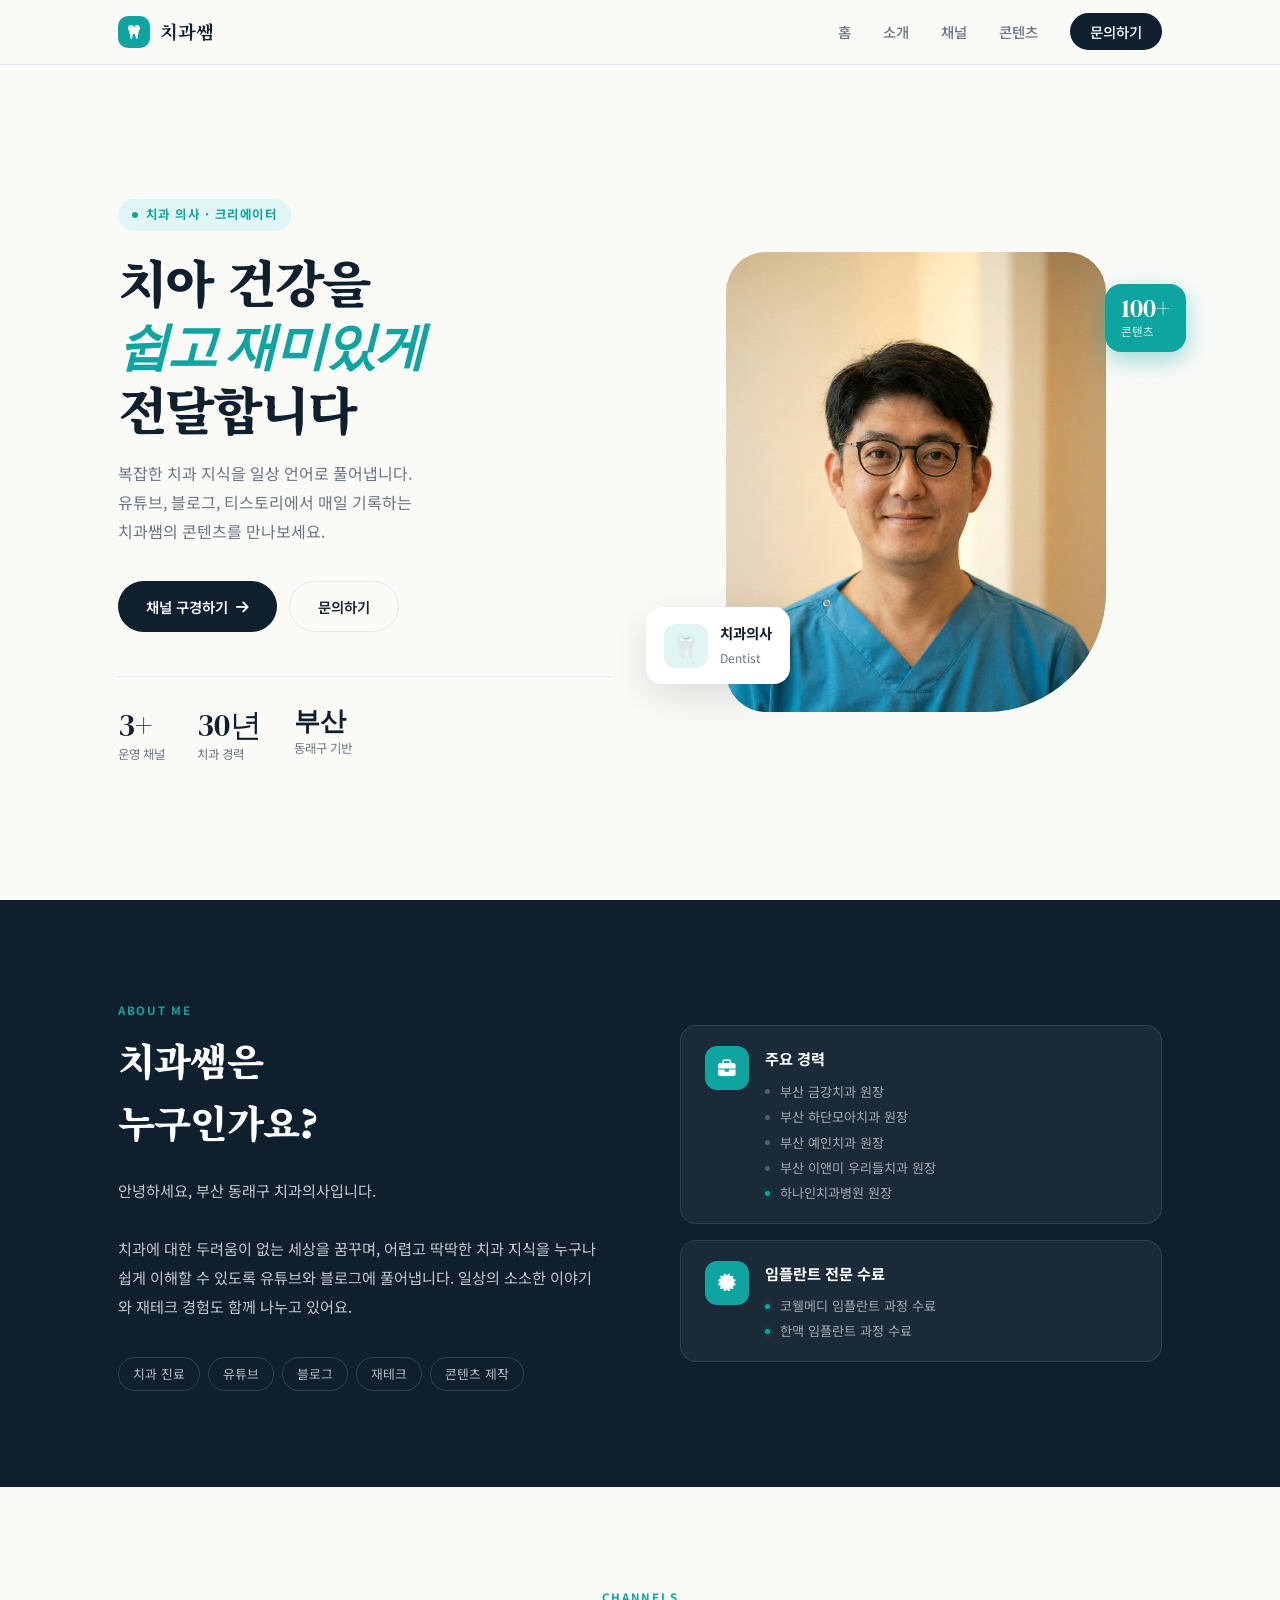
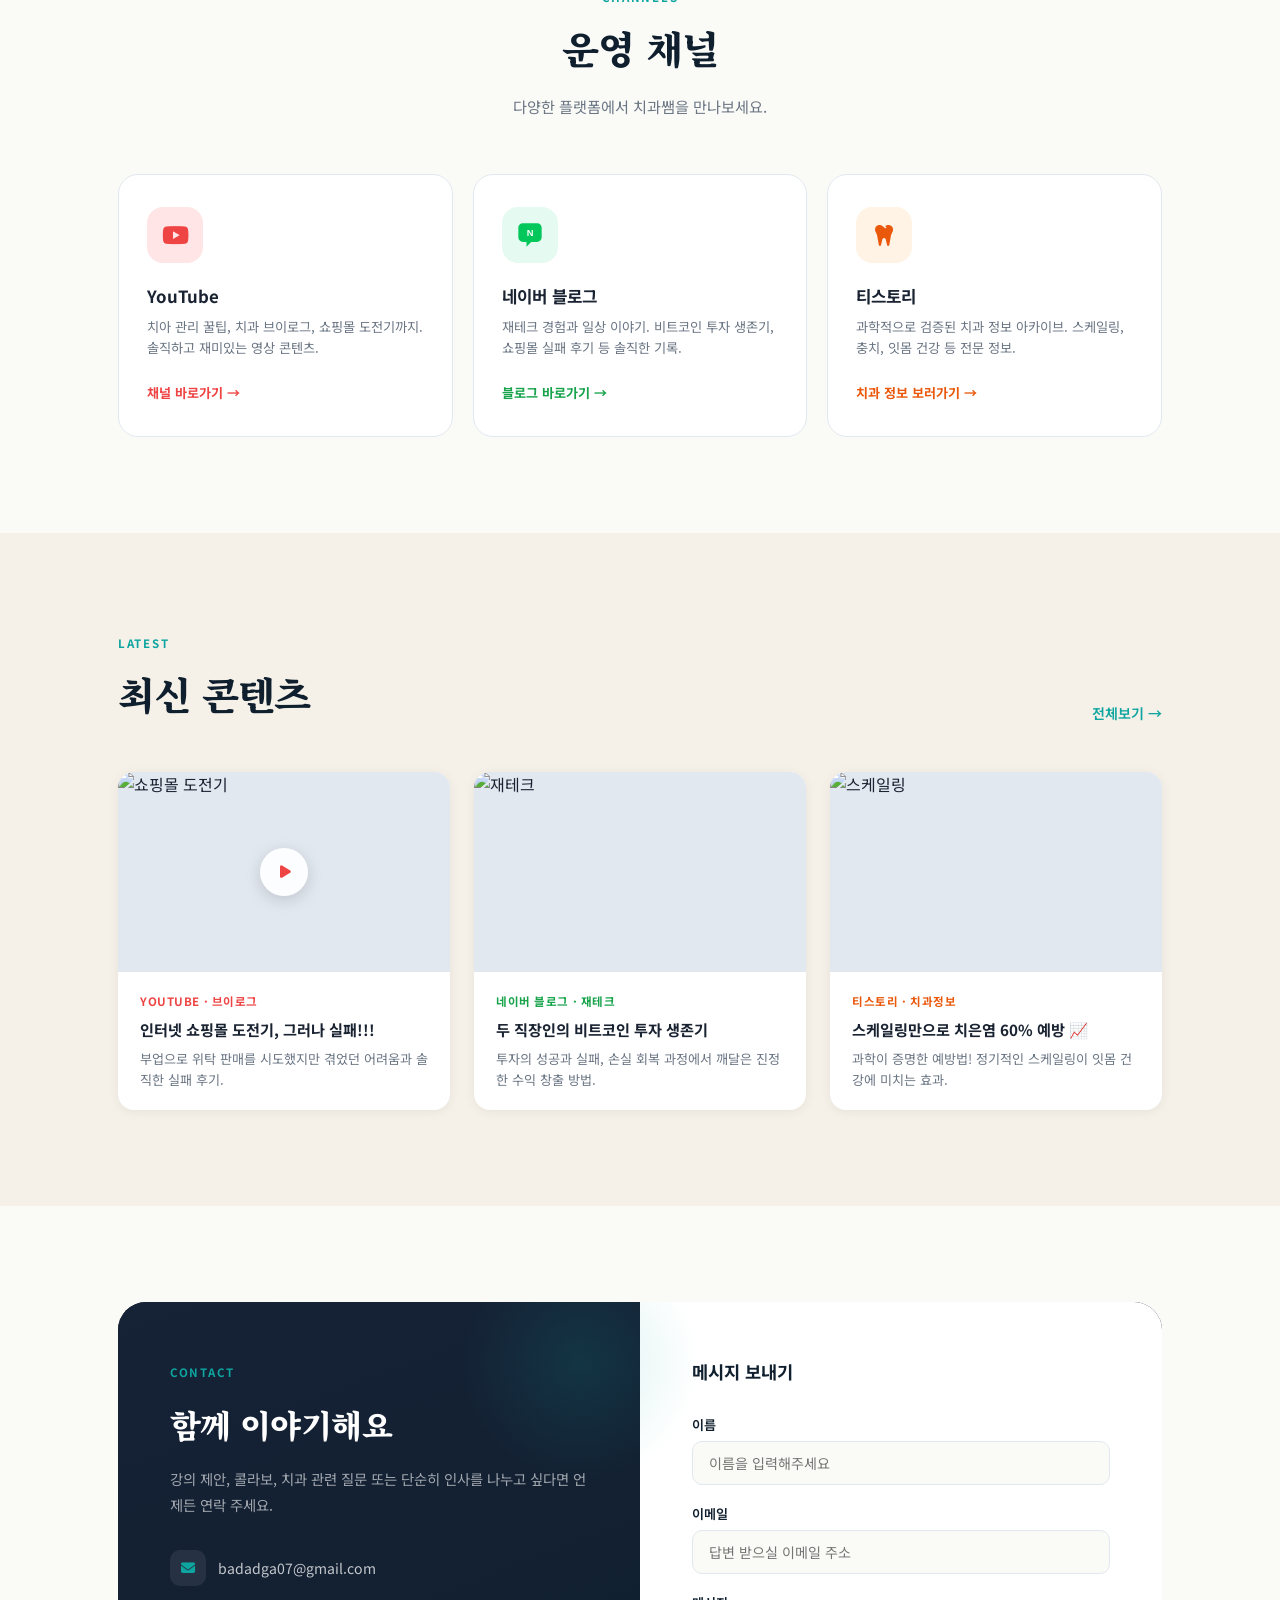
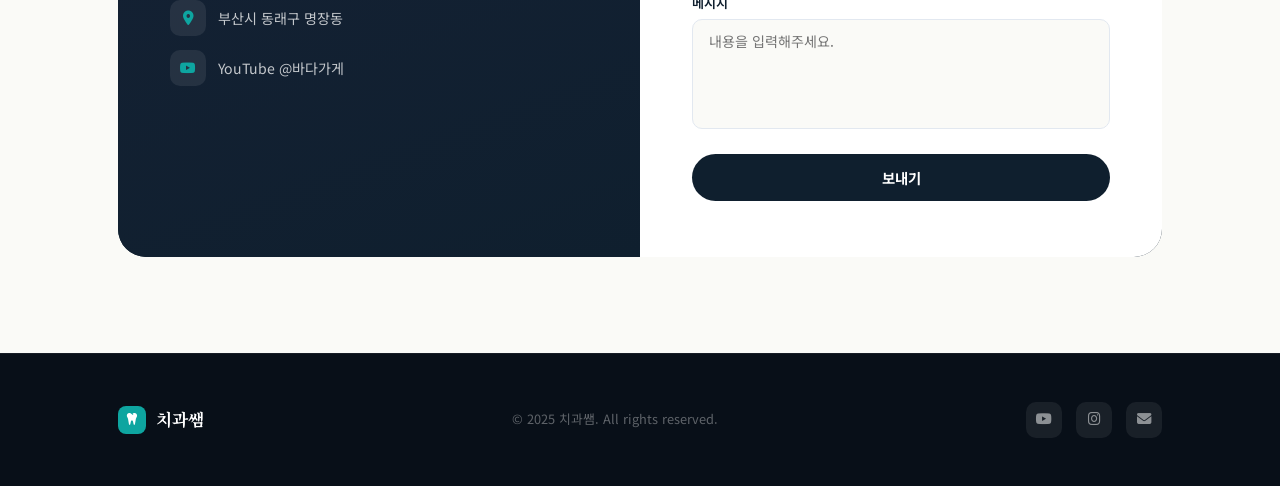
==== commit 9d4c4d4c: "Add files via upload" ====
--- a/index.html
+++ b/index.html
@@ -231,7 +231,7 @@
         </div>
       </a>
       <!-- Tistory -->
-      <a href="https://badadga.tistory.com/entry/%EC%8A%A4%EC%BC%80%EC%9D%BC%EB%A7%81%EB%A7%8C%EC%9C%BC%EB%A1%9C-%EC%B9%98%EC%9D%80%EC%97%BC-60-%EC%98%88%EB%B0%A9" target="_blank" class="content-card">
+      <a href="https://badadga.tistory.com/entry/%E2%80%9C1%EB%85%84%EC%97%90-%EB%AA%87-%EB%B2%88-%EB%B0%9B%EC%95%84%EC%95%BC-%ED%95%A0%EA%B9%8C%E2%80%9D%F0%9F%A6%B7-%EC%B9%98%EA%B3%BC%EC%9D%98%EC%82%AC%EA%B0%80-%EB%B0%9D%ED%9E%88%EB%8A%94-%EC%8A%A4%EC%BC%80%EC%9D%BC%EB%A7%81%EC%9D%98-%ED%99%A9%EA%B8%88-%EC%A3%BC%EA%B8%B0" target="_blank" class="content-card">
         <div class="content-thumb">
           <img src="https://images.unsplash.com/photo-1606811841689-23dfddce3e95?auto=format&fit=crop&w=600&q=70" alt="스케일링">
         </div>
@@ -256,7 +256,7 @@
         <div class="contact-info">
           <div class="contact-info-item">
             <div class="ci-icon"><i class="fa-solid fa-envelope"></i></div>
-            <a href="mailto:pjhtntn@naver.com">pjhtntn@naver.com</a>
+            <a href="mailto:badadga07@gmail.com">badadga07@gmail.com</a>
           </div>
           <div class="contact-info-item">
             <div class="ci-icon"><i class="fa-solid fa-location-dot"></i></div>
@@ -302,11 +302,11 @@
     <div class="footer-socials">
       <a href="https://www.youtube.com/@%EB%B0%94%EB%8B%A4%EA%B0%80%EA%B2%8C" target="_blank"><i class="fa-brands fa-youtube"></i></a>
       <a href="#"><i class="fa-brands fa-instagram"></i></a>
-      <a href="mailto:pjhtntn@naver.com"><i class="fa-solid fa-envelope"></i></a>
+      <a href="mailto:badadga07@gmail.com"><i class="fa-solid fa-envelope"></i></a>
     </div>
   </div>
 </footer>
 
 <script src="js/main.js"></script>
 </body>
-</html>
+</html>
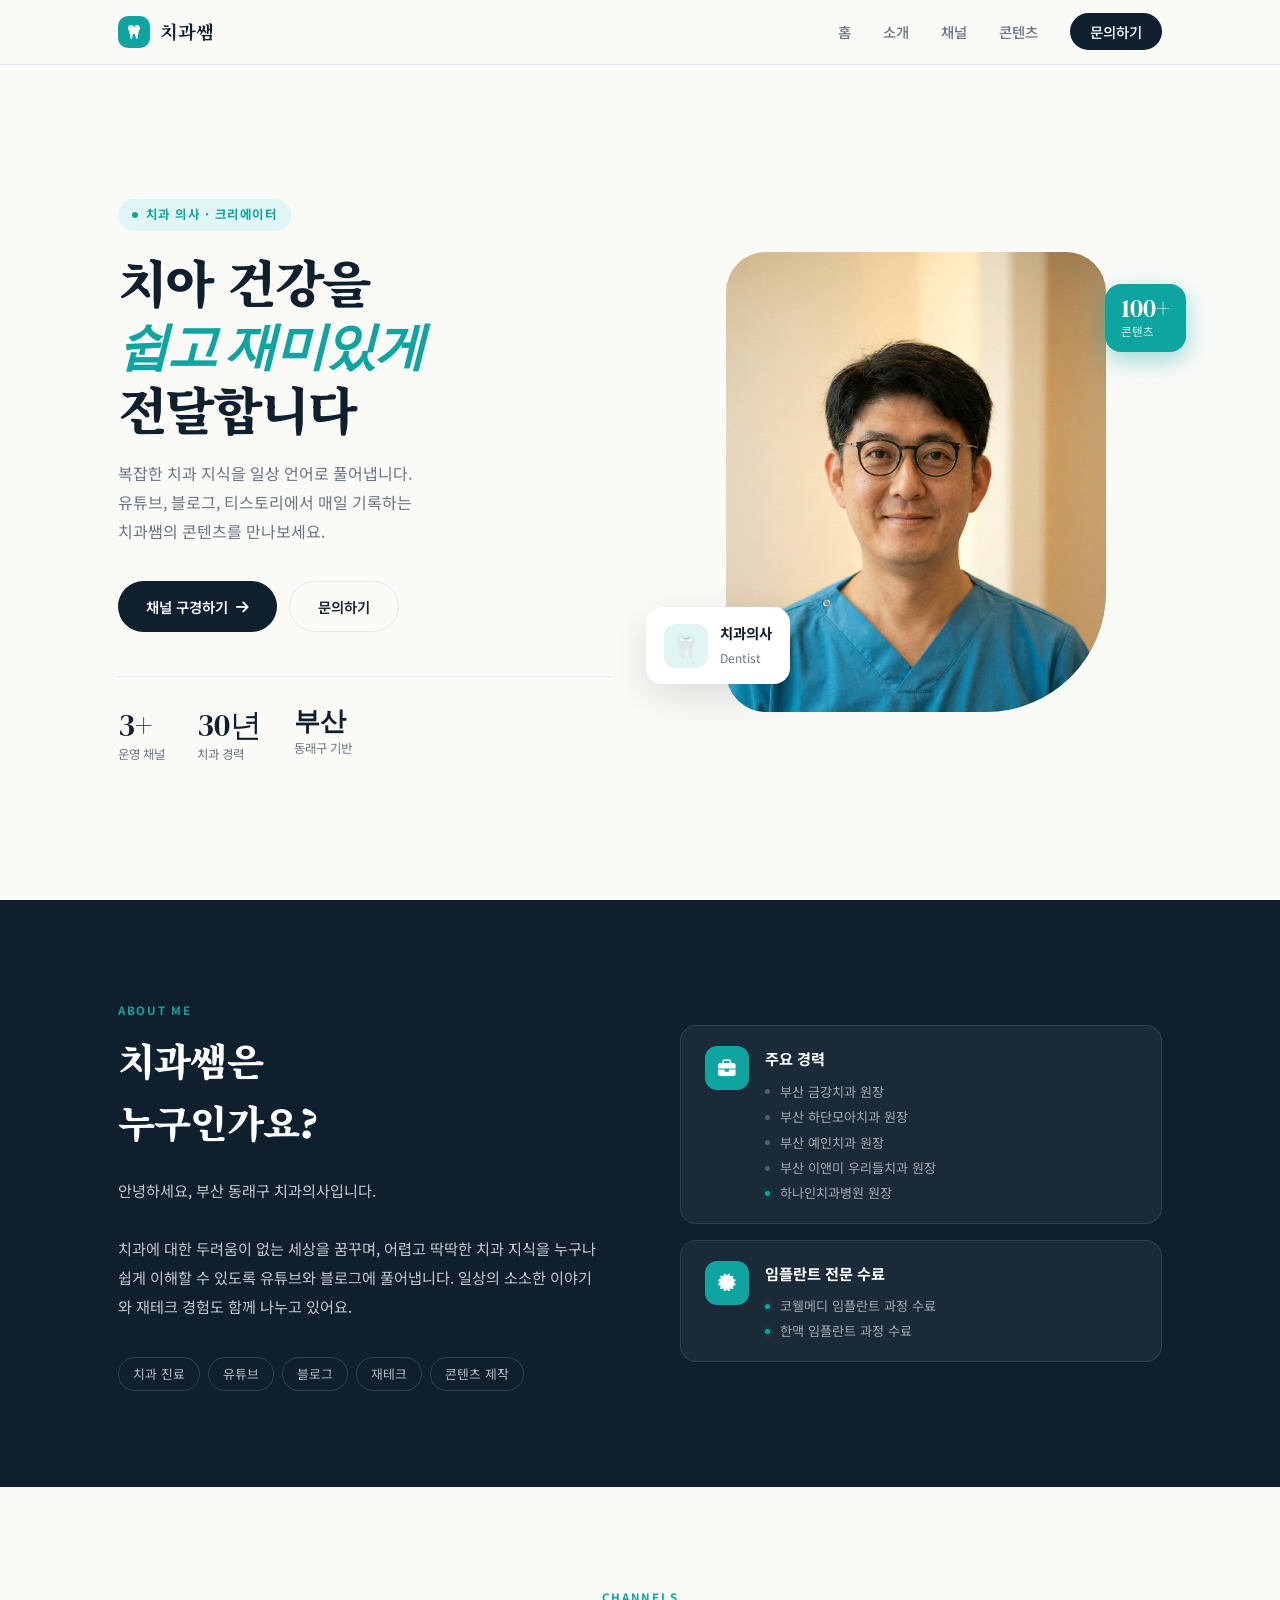
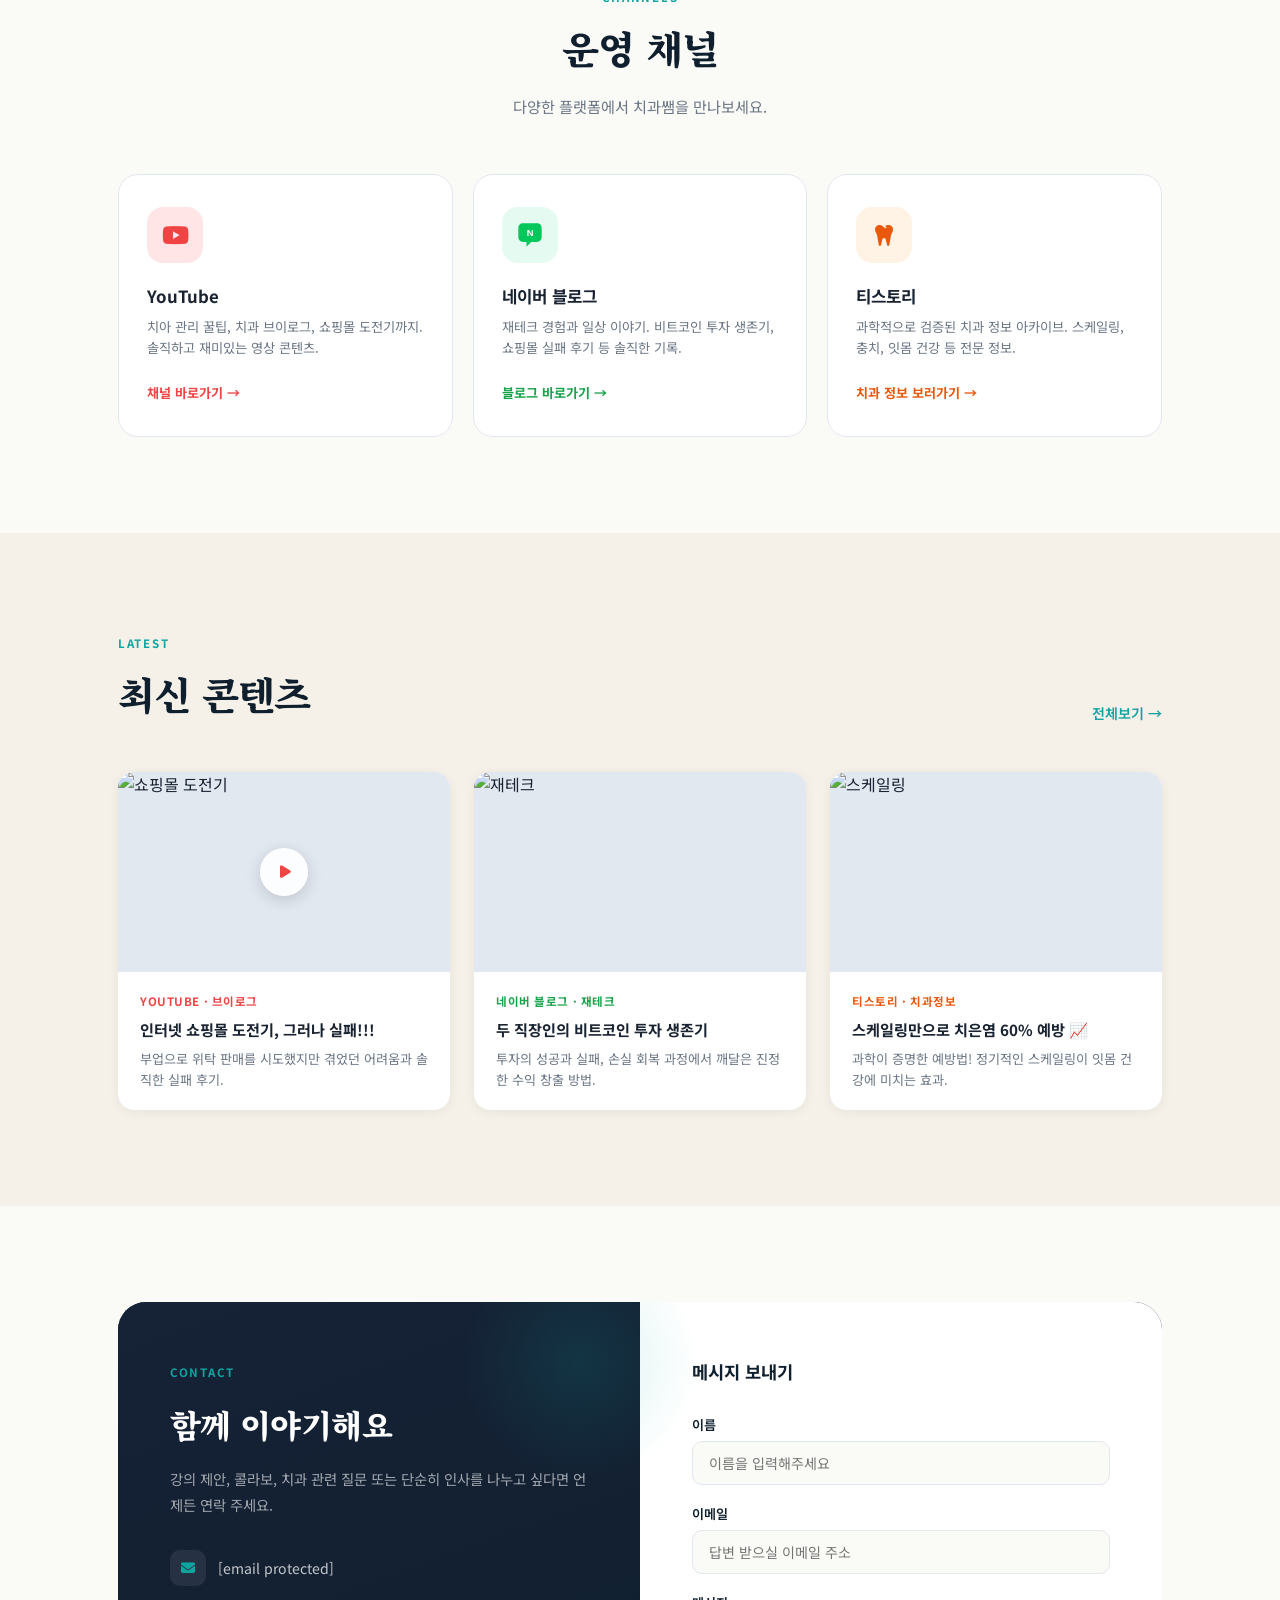
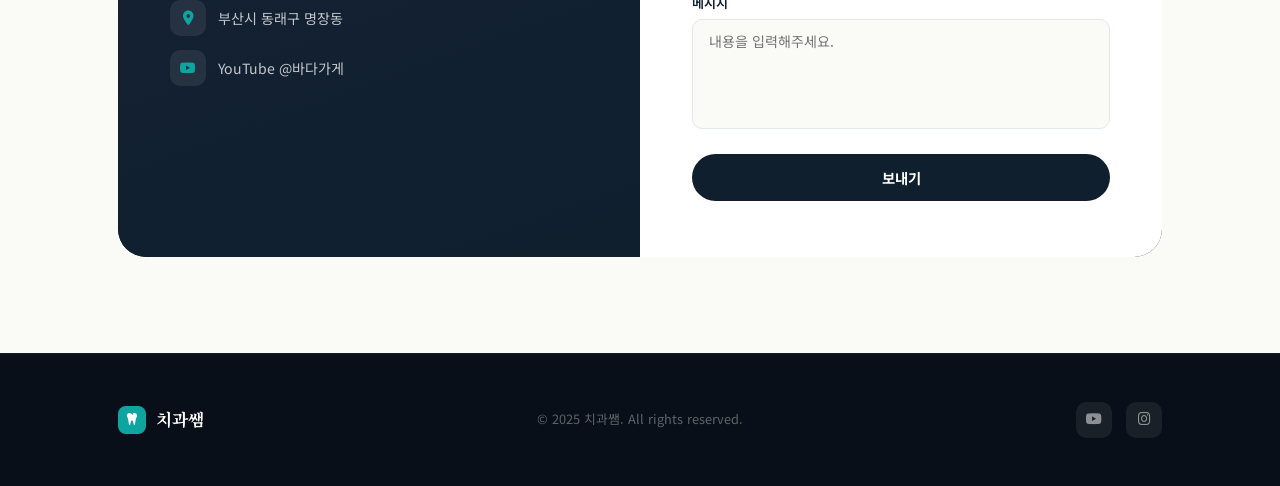
==== commit 35e3a823: "Add files via upload" ====
--- a/index.html
+++ b/index.html
@@ -256,7 +256,7 @@
         <div class="contact-info">
           <div class="contact-info-item">
             <div class="ci-icon"><i class="fa-solid fa-envelope"></i></div>
-            <a href="mailto:badadga07@gmail.com">badadga07@gmail.com</a>
+            <a href="/cdn-cgi/l/email-protection#6c0e0d080d080b0d5c5b2c0b010d0500420f0301"><span class="__cf_email__" data-cfemail="dfbdbebbbebbb8beefe89fb8b2beb6b3f1bcb0b2">[email&#160;protected]</span></a>
           </div>
           <div class="contact-info-item">
             <div class="ci-icon"><i class="fa-solid fa-location-dot"></i></div>
@@ -270,18 +270,18 @@
       </div>
       <div class="contact-right">
         <h3>메시지 보내기</h3>
-        <form id="contactForm">
+        <form id="contactForm" action="https://formspree.io/f/xpqydebj" method="POST">
           <div class="form-group">
             <label>이름</label>
-            <input type="text" placeholder="이름을 입력해주세요">
+            <input type="text" name="name" placeholder="이름을 입력해주세요">
           </div>
           <div class="form-group">
             <label>이메일</label>
-            <input type="email" placeholder="답변 받으실 이메일 주소" required>
+            <input type="email" name="email" placeholder="답변 받으실 이메일 주소" required>
           </div>
           <div class="form-group">
             <label>메시지</label>
-            <textarea placeholder="내용을 입력해주세요." required></textarea>
+            <textarea name="message" placeholder="내용을 입력해주세요." required></textarea>
           </div>
           <button type="submit" class="btn-submit">보내기</button>
           <div class="success-msg" id="successMsg">✓ 메시지가 전달되었습니다!</div>
@@ -302,11 +302,4 @@
     <div class="footer-socials">
       <a href="https://www.youtube.com/@%EB%B0%94%EB%8B%A4%EA%B0%80%EA%B2%8C" target="_blank"><i class="fa-brands fa-youtube"></i></a>
       <a href="#"><i class="fa-brands fa-instagram"></i></a>
-      <a href="mailto:badadga07@gmail.com"><i class="fa-solid fa-envelope"></i></a>
-    </div>
-  </div>
-</footer>
-
-<script src="js/main.js"></script>
-</body>
-</html>+      <a href="/cdn-cgi/l/emai
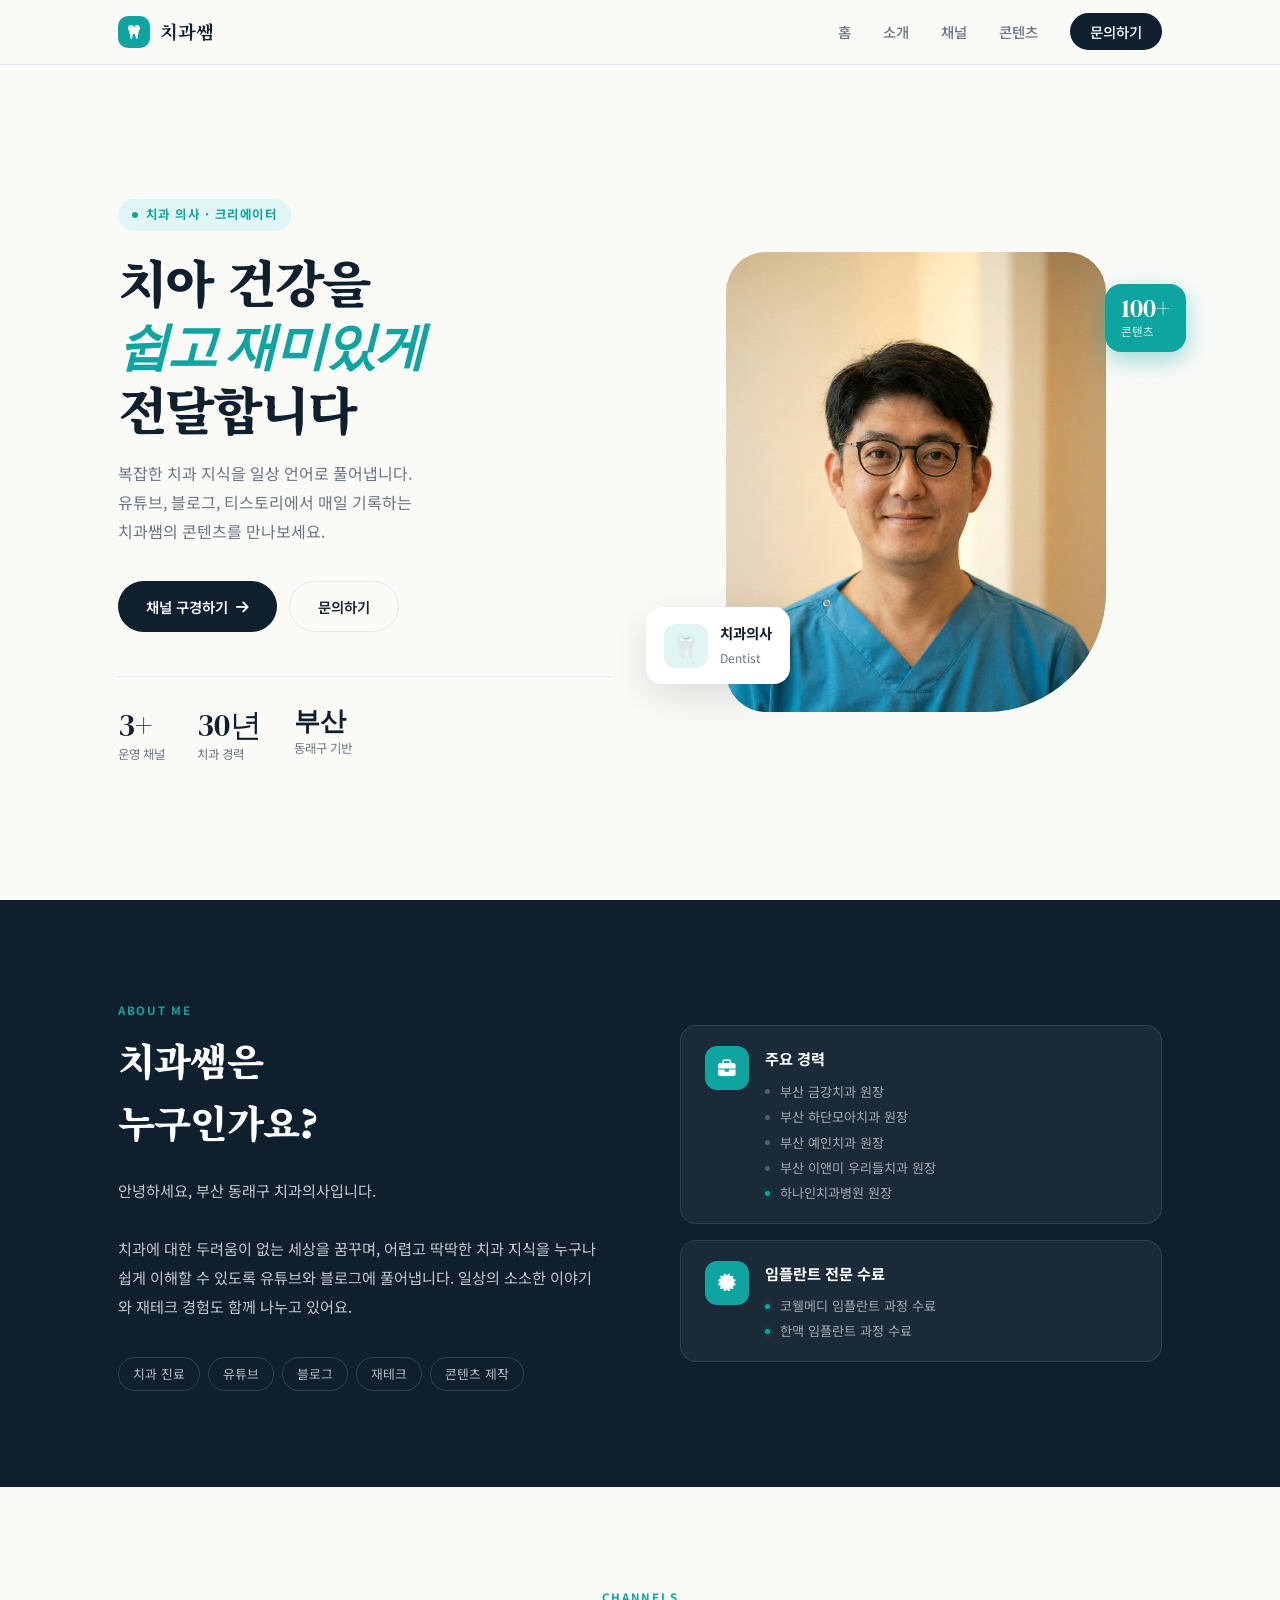
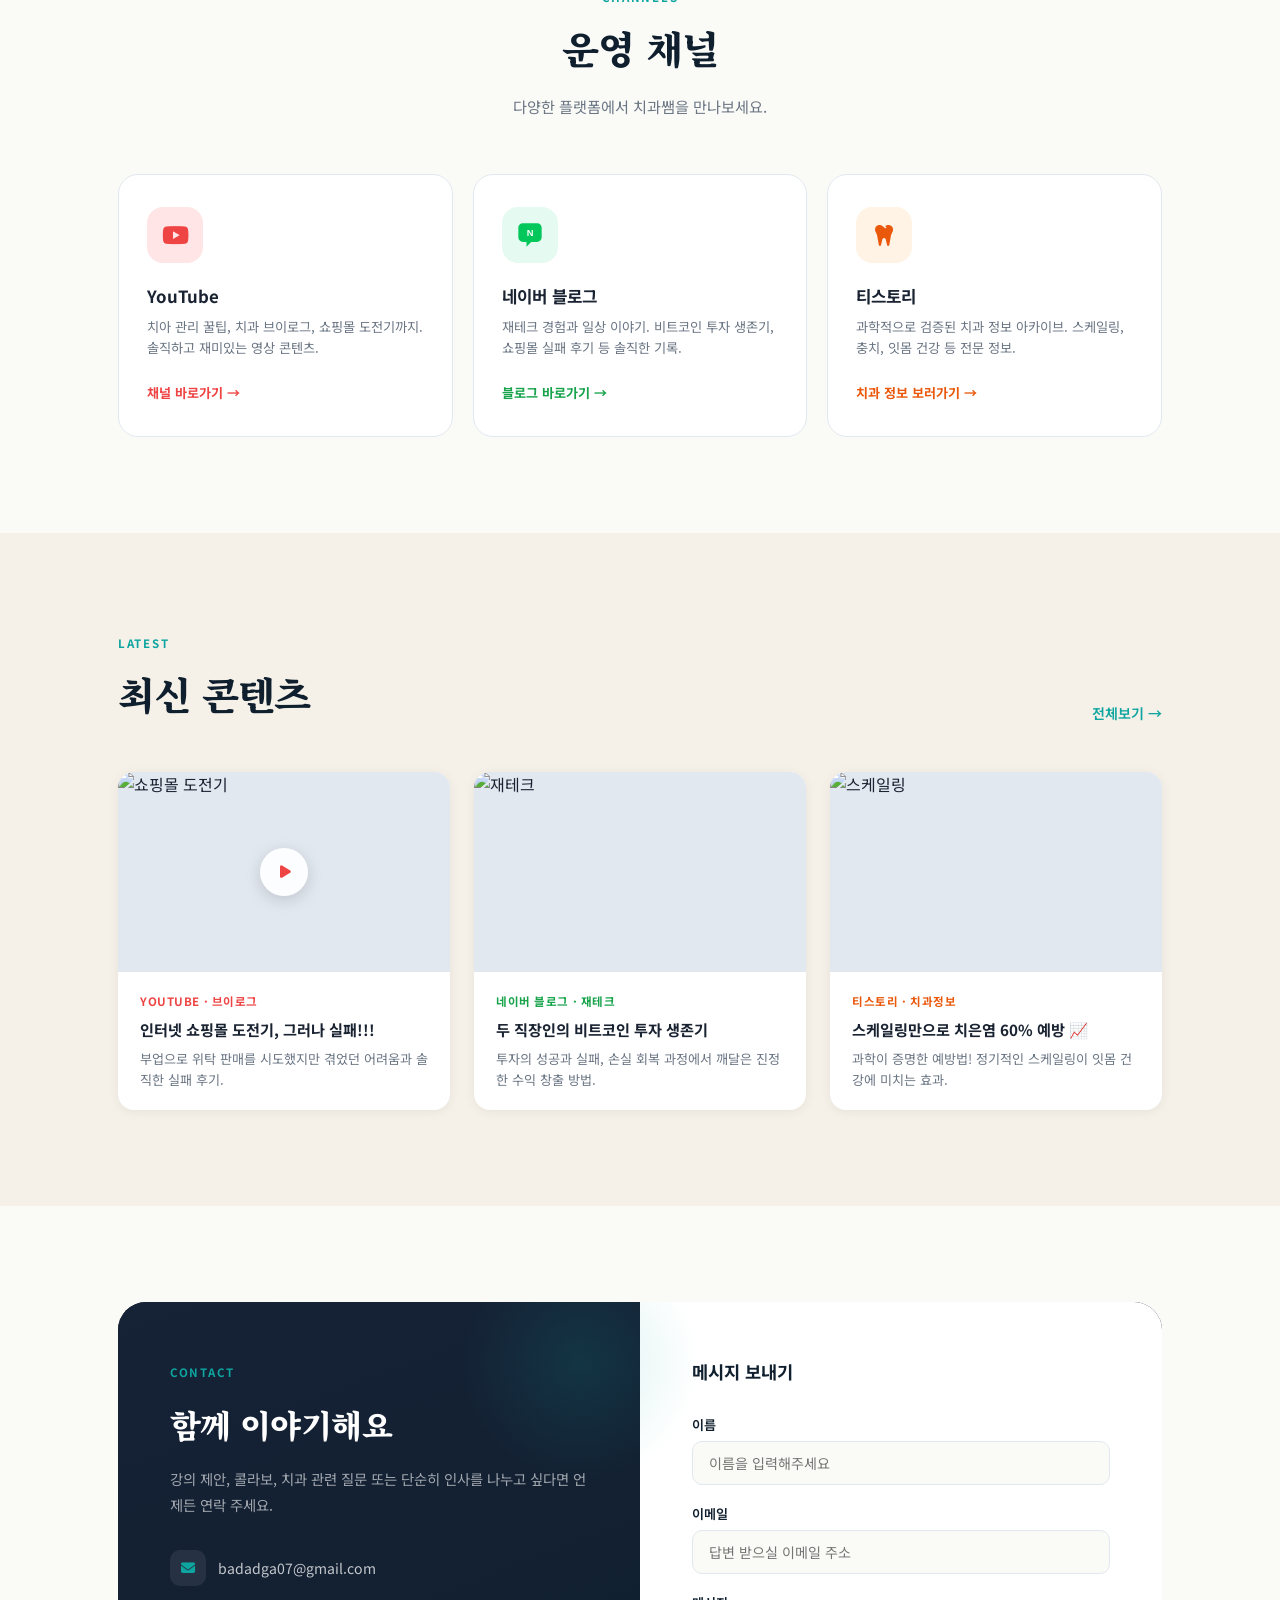
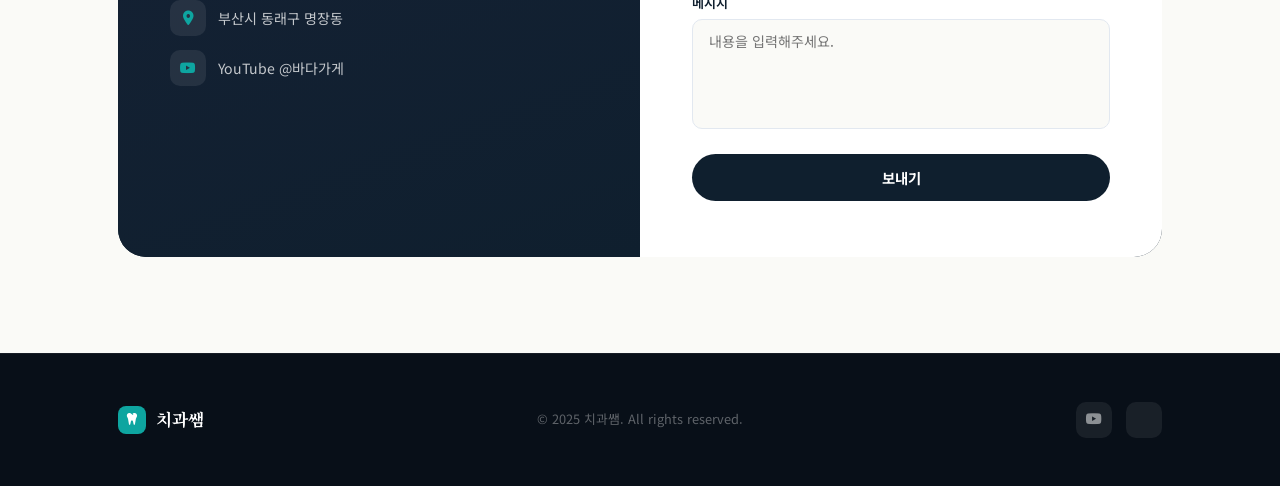
==== commit 4f80ca5e: "Add files via upload" ====
--- a/index.html
+++ b/index.html
@@ -256,7 +256,13 @@
         <div class="contact-info">
           <div class="contact-info-item">
             <div class="ci-icon"><i class="fa-solid fa-envelope"></i></div>
-            <a href="/cdn-cgi/l/email-protection#6c0e0d080d080b0d5c5b2c0b010d0500420f0301"><span class="__cf_email__" data-cfemail="dfbdbebbbebbb8beefe89fb8b2beb6b3f1bcb0b2">[email&#160;protected]</span></a>
+            <a id="contactEmail" href="#"></a>
+            <script>
+              var u='badadga07';var d='gmail.com';
+              var el=document.getElementById('contactEmail');
+              el.href='mailto:'+u+'@'+d;
+              el.textContent=u+'@'+d;
+            </script>
           </div>
           <div class="contact-info-item">
             <div class="ci-icon"><i class="fa-solid fa-location-dot"></i></div>
@@ -301,5 +307,4 @@
     <div class="footer-copy">© 2025 치과쌤. All rights reserved.</div>
     <div class="footer-socials">
       <a href="https://www.youtube.com/@%EB%B0%94%EB%8B%A4%EA%B0%80%EA%B2%8C" target="_blank"><i class="fa-brands fa-youtube"></i></a>
-      <a href="#"><i class="fa-brands fa-instagram"></i></a>
-      <a href="/cdn-cgi/l/emai+      <a href="#"><i class="fa-brands fa-inst
